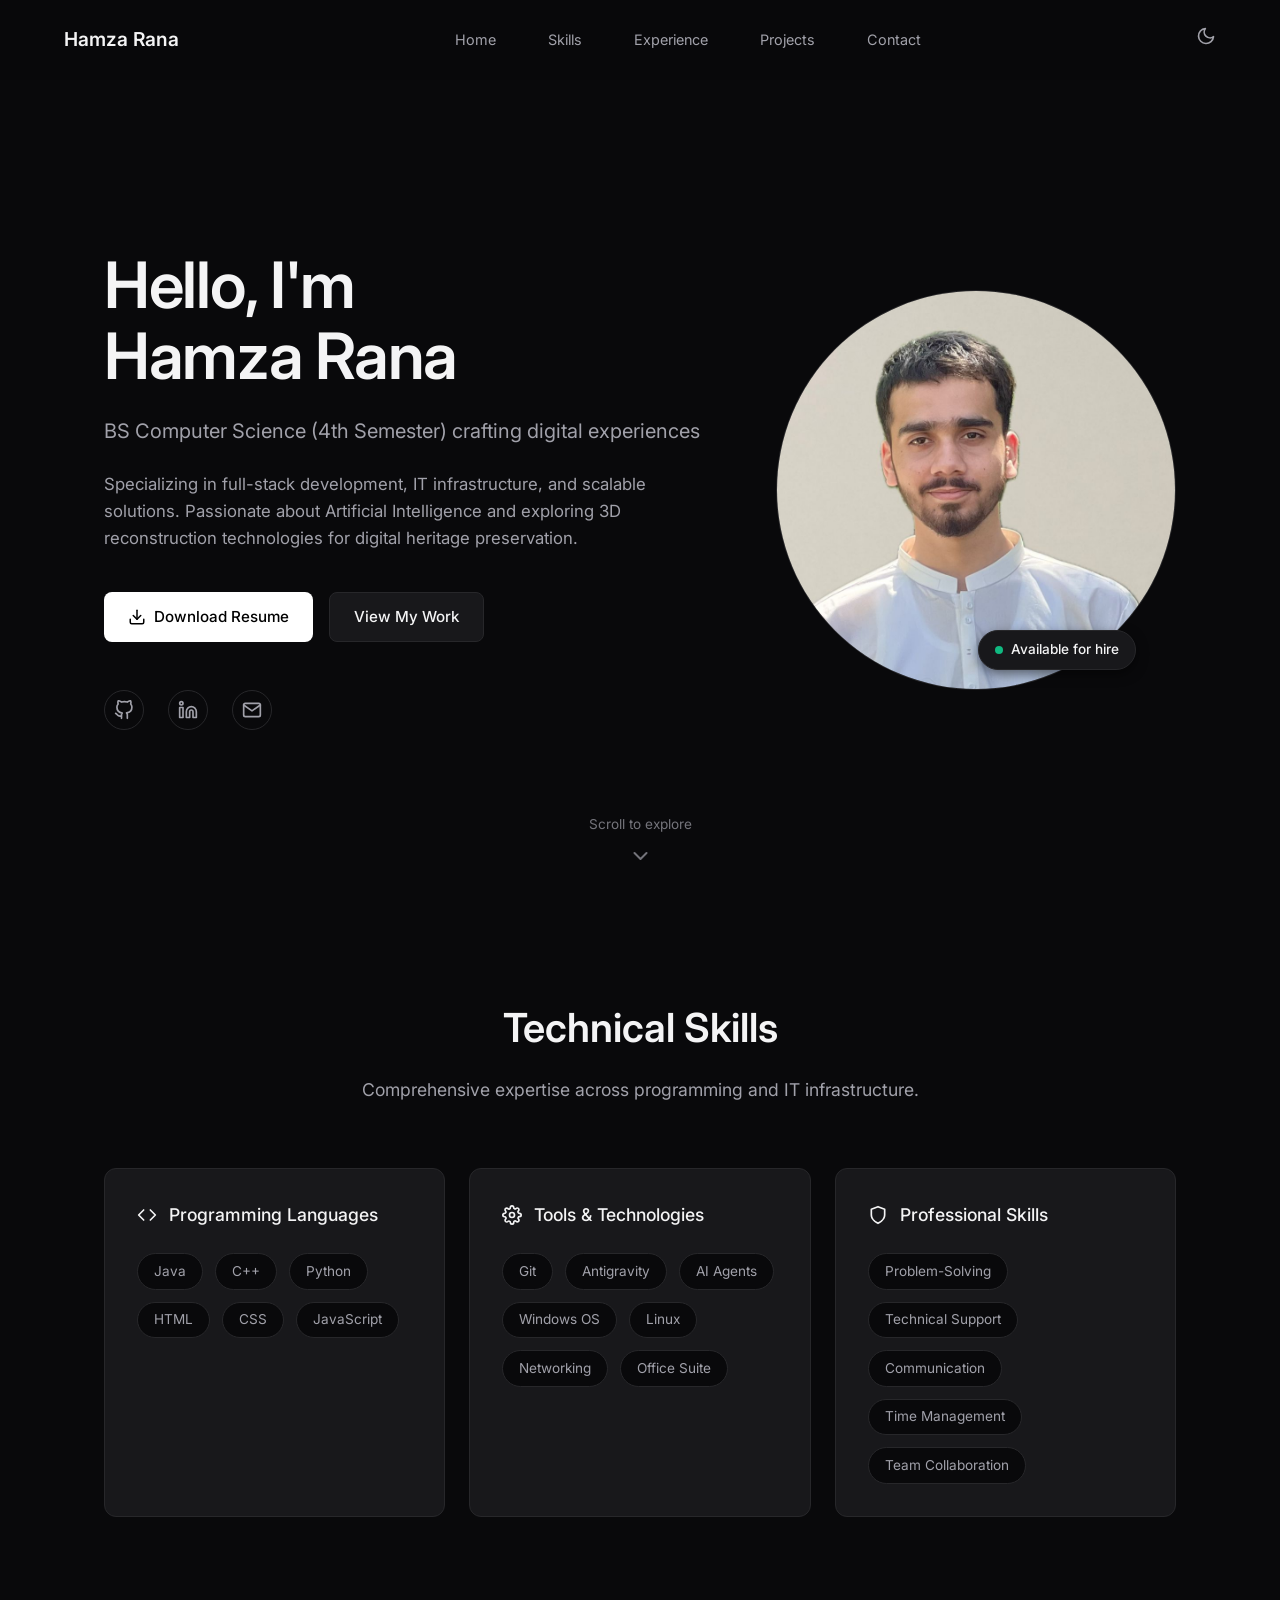
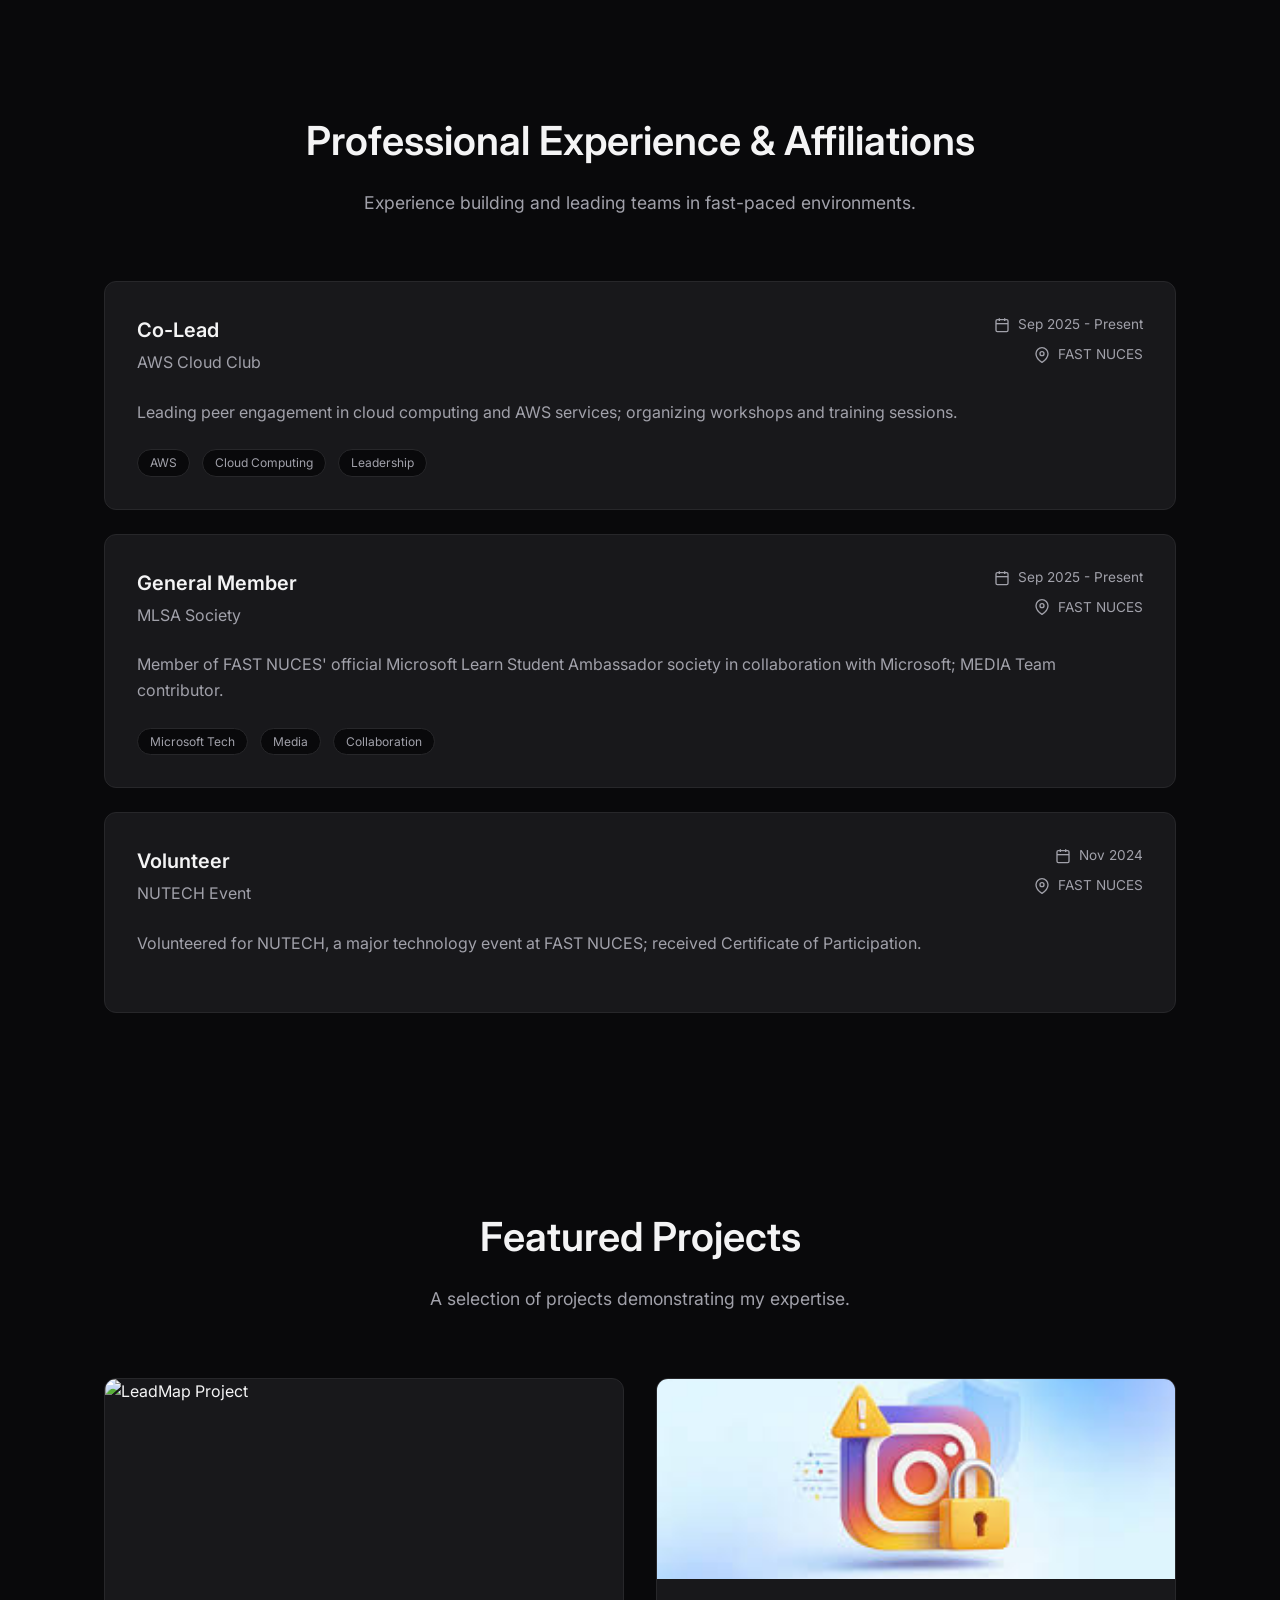
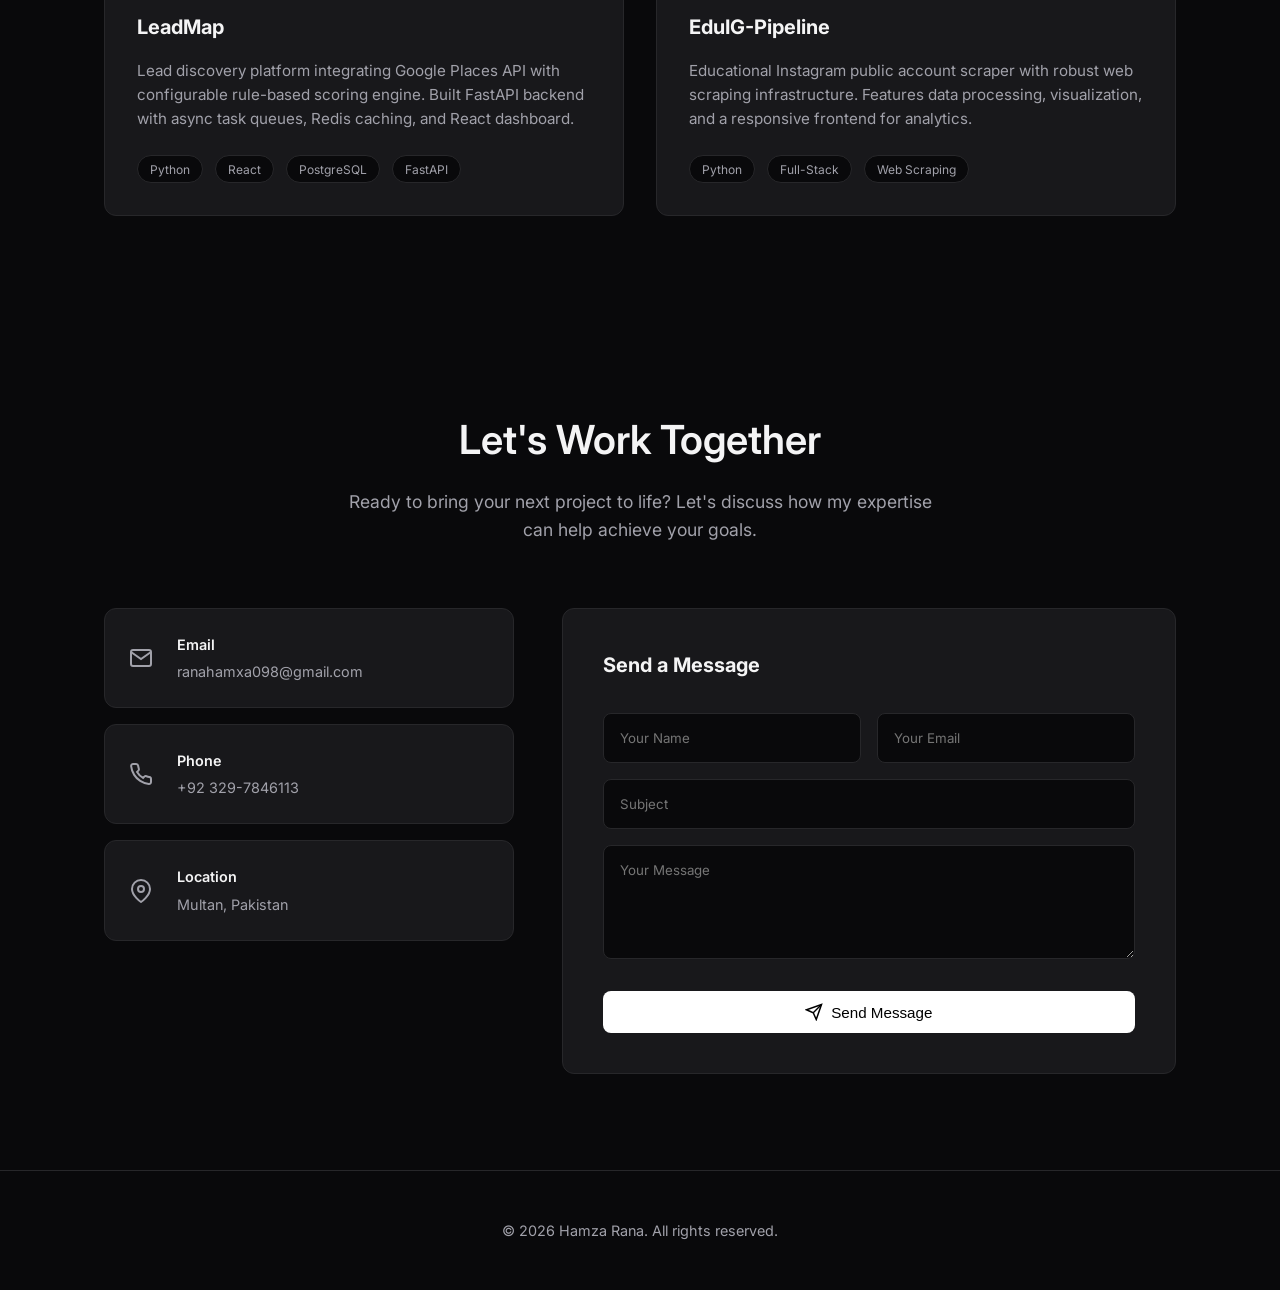
==== index.html @ 0421d0c4 "Update contact form for FormSubmit" ====
<!DOCTYPE html>
<html lang="en">
<head>
    <meta charset="UTF-8">
    <meta name="viewport" content="width=device-width, initial-scale=1.0">
    <title>Hamza Rana - Portfolio</title>
    <link rel="stylesheet" href="style.css">
    <link href="https://fonts.googleapis.com/css2?family=Inter:wght@300;400;500;600;700&display=swap" rel="stylesheet">
</head>
<body>
    <nav class="navbar">
        <div class="logo">Hamza Rana</div>
        <div class="nav-links">
            <a href="#home">Home</a>
            <a href="#skills">Skills</a>
            <a href="#experience">Experience</a>
            <a href="#projects">Projects</a>
            <a href="#contact">Contact</a>
        </div>
        <div class="theme-toggle">
            <svg width="20" height="20" viewBox="0 0 24 24" fill="none" stroke="currentColor" stroke-width="2" stroke-linecap="round" stroke-linejoin="round"><path d="M21 12.79A9 9 0 1 1 11.21 3 7 7 0 0 0 21 12.79z"></path></svg>
        </div>
    </nav>

    <section id="home" class="hero-section fade-in">
        <div class="hero-content">
            <h1 class="hero-title">Hello, I'm<br>Hamza Rana</h1>
            <h2 class="hero-subtitle">BS Computer Science (4th Semester) crafting digital experiences</h2>
            <p class="hero-desc">Specializing in full-stack development, IT infrastructure, and scalable solutions. Passionate about Artificial Intelligence and exploring 3D reconstruction technologies for digital heritage preservation.</p>
            
            <div class="hero-buttons">
                <!-- Replace 'resume.pdf' with actual resume file path when you have it -->
                <a href="resume.pdf" class="btn btn-primary" download>
                    <svg width="18" height="18" viewBox="0 0 24 24" fill="none" stroke="currentColor" stroke-width="2" stroke-linecap="round" stroke-linejoin="round"><path d="M21 15v4a2 2 0 0 1-2 2H5a2 2 0 0 1-2-2v-4"></path><polyline points="7 10 12 15 17 10"></polyline><line x1="12" y1="15" x2="12" y2="3"></line></svg>
                    Download Resume
                </a>
                <a href="#projects" class="btn btn-secondary">View My Work</a>
            </div>
            
            <div class="social-links">
                <a href="https://github.com/ranahamza16" target="_blank" aria-label="GitHub">
                    <svg width="20" height="20" viewBox="0 0 24 24" fill="none" stroke="currentColor" stroke-width="2" stroke-linecap="round" stroke-linejoin="round"><path d="M9 19c-5 1.5-5-2.5-7-3m14 6v-3.87a3.37 3.37 0 0 0-.94-2.61c3.14-.35 6.44-1.54 6.44-7A5.44 5.44 0 0 0 20 4.77 5.07 5.07 0 0 0 19.91 1S18.73.65 16 2.48a13.38 13.38 0 0 0-7 0C6.27.65 5.09 1 5.09 1A5.07 5.07 0 0 0 5 4.77a5.44 5.44 0 0 0-1.5 3.78c0 5.42 3.3 6.61 6.44 7A3.37 3.37 0 0 0 9 18.13V22"></path></svg>
                </a>
                <a href="https://linkedin.com/in/hamza-rana16" target="_blank" aria-label="LinkedIn">
                    <svg width="20" height="20" viewBox="0 0 24 24" fill="none" stroke="currentColor" stroke-width="2" stroke-linecap="round" stroke-linejoin="round"><path d="M16 8a6 6 0 0 1 6 6v7h-4v-7a2 2 0 0 0-2-2 2 2 0 0 0-2 2v7h-4v-7a6 6 0 0 1 6-6z"></path><rect x="2" y="9" width="4" height="12"></rect><circle cx="4" cy="4" r="2"></circle></svg>
                </a>
                <a href="mailto:ranahamxa098@gmail.com" aria-label="Email">
                    <svg width="20" height="20" viewBox="0 0 24 24" fill="none" stroke="currentColor" stroke-width="2" stroke-linecap="round" stroke-linejoin="round"><path d="M4 4h16c1.1 0 2 .9 2 2v12c0 1.1-.9 2-2 2H4c-1.1 0-2-.9-2-2V6c0-1.1.9-2 2-2z"></path><polyline points="22,6 12,13 2,6"></polyline></svg>
                </a>
            </div>
        </div>
        <div class="hero-image-container">
            <div class="profile-circle">
                <img src="profile.jpeg" alt="Hamza Rana" class="profile-img">
            </div>
            <div class="status-badge">
                <span class="status-dot"></span> Available for hire
            </div>
        </div>
    </section>

    <div class="scroll-indicator">
        Scroll to explore
        <svg width="24" height="24" viewBox="0 0 24 24" fill="none" stroke="currentColor" stroke-width="2" stroke-linecap="round" stroke-linejoin="round"><polyline points="6 9 12 15 18 9"></polyline></svg>
    </div>

    <section id="skills" class="section fade-in">
        <div class="section-header text-center">
            <h2>Technical Skills</h2>
            <p>Comprehensive expertise across programming and IT infrastructure.</p>
        </div>
        
        <div class="skills-grid">
            <div class="skill-card">
                <h3><svg width="20" height="20" viewBox="0 0 24 24" fill="none" stroke="currentColor" stroke-width="2" stroke-linecap="round" stroke-linejoin="round"><polyline points="16 18 22 12 16 6"></polyline><polyline points="8 6 2 12 8 18"></polyline></svg> Programming Languages</h3>
                <div class="skill-tags">
                    <span>Java</span>
                    <span>C++</span>
                    <span>Python</span>
                    <span>HTML</span>
                    <span>CSS</span>
                    <span>JavaScript</span>
                </div>
            </div>

            <div class="skill-card">
                <h3><svg width="20" height="20" viewBox="0 0 24 24" fill="none" stroke="currentColor" stroke-width="2" stroke-linecap="round" stroke-linejoin="round"><circle cx="12" cy="12" r="3"></circle><path d="M19.4 15a1.65 1.65 0 0 0 .33 1.82l.06.06a2 2 0 0 1 0 2.83 2 2 0 0 1-2.83 0l-.06-.06a1.65 1.65 0 0 0-1.82-.33 1.65 1.65 0 0 0-1 1.51V21a2 2 0 0 1-2 2 2 2 0 0 1-2-2v-.09A1.65 1.65 0 0 0 9 19.4a1.65 1.65 0 0 0-1.82.33l-.06.06a2 2 0 0 1-2.83 0 2 2 0 0 1 0-2.83l.06-.06a1.65 1.65 0 0 0 .33-1.82 1.65 1.65 0 0 0-1.51-1H3a2 2 0 0 1-2-2 2 2 0 0 1 2-2h.09A1.65 1.65 0 0 0 4.6 9a1.65 1.65 0 0 0-.33-1.82l-.06-.06a2 2 0 0 1 0-2.83 2 2 0 0 1 2.83 0l.06.06a1.65 1.65 0 0 0 1.82.33H9a1.65 1.65 0 0 0 1-1.51V3a2 2 0 0 1 2-2 2 2 0 0 1 2 2v.09a1.65 1.65 0 0 0 1 1.51 1.65 1.65 0 0 0 1.82-.33l.06-.06a2 2 0 0 1 2.83 0 2 2 0 0 1 0 2.83l-.06.06a1.65 1.65 0 0 0-.33 1.82V9a1.65 1.65 0 0 0 1.51 1H21a2 2 0 0 1 2 2 2 2 0 0 1-2 2h-.09a1.65 1.65 0 0 0-1.51 1z"></path></svg> Tools & Technologies</h3>
                <div class="skill-tags">
                    <span>Git</span>
                    <span>Antigravity</span>
                    <span>AI Agents</span>
                    <span>Windows OS</span>
                    <span>Linux</span>
                    <span>Networking</span>
                    <span>Office Suite</span>
                </div>
            </div>

            <div class="skill-card">
                <h3><svg width="20" height="20" viewBox="0 0 24 24" fill="none" stroke="currentColor" stroke-width="2" stroke-linecap="round" stroke-linejoin="round"><path d="M12 22s8-4 8-10V5l-8-3-8 3v7c0 6 8 10 8 10z"></path></svg> Professional Skills</h3>
                <div class="skill-tags">
                    <span>Problem-Solving</span>
                    <span>Technical Support</span>
                    <span>Communication</span>
                    <span>Time Management</span>
                    <span>Team Collaboration</span>
                </div>
            </div>
        </div>
    </section>

    <section id="experience" class="section fade-in">
        <div class="section-header text-center">
            <h2>Professional Experience & Affiliations</h2>
            <p>Experience building and leading teams in fast-paced environments.</p>
        </div>
        
        <div class="experience-list">
            <div class="experience-card">
                <div class="exp-header">
                    <div>
                        <h3>Co-Lead</h3>
                        <h4>AWS Cloud Club</h4>
                    </div>
                    <div class="exp-meta">
                        <span><svg width="16" height="16" viewBox="0 0 24 24" fill="none" stroke="currentColor" stroke-width="2"><rect x="3" y="4" width="18" height="18" rx="2" ry="2"></rect><line x1="16" y1="2" x2="16" y2="6"></line><line x1="8" y1="2" x2="8" y2="6"></line><line x1="3" y1="10" x2="21" y2="10"></line></svg> Sep 2025 - Present</span>
                        <span><svg width="16" height="16" viewBox="0 0 24 24" fill="none" stroke="currentColor" stroke-width="2"><path d="M21 10c0 7-9 13-9 13s-9-6-9-13a9 9 0 0 1 18 0z"></path><circle cx="12" cy="10" r="3"></circle></svg> FAST NUCES</span>
                    </div>
                </div>
                <p>Leading peer engagement in cloud computing and AWS services; organizing workshops and training sessions.</p>
                <div class="skill-tags small-tags">
                    <span>AWS</span>
                    <span>Cloud Computing</span>
                    <span>Leadership</span>
                </div>
            </div>

            <div class="experience-card">
                <div class="exp-header">
                    <div>
                        <h3>General Member</h3>
                        <h4>MLSA Society</h4>
                    </div>
                    <div class="exp-meta">
                        <span><svg width="16" height="16" viewBox="0 0 24 24" fill="none" stroke="currentColor" stroke-width="2"><rect x="3" y="4" width="18" height="18" rx="2" ry="2"></rect><line x1="16" y1="2" x2="16" y2="6"></line><line x1="8" y1="2" x2="8" y2="6"></line><line x1="3" y1="10" x2="21" y2="10"></line></svg> Sep 2025 - Present</span>
                        <span><svg width="16" height="16" viewBox="0 0 24 24" fill="none" stroke="currentColor" stroke-width="2"><path d="M21 10c0 7-9 13-9 13s-9-6-9-13a9 9 0 0 1 18 0z"></path><circle cx="12" cy="10" r="3"></circle></svg> FAST NUCES</span>
                    </div>
                </div>
                <p>Member of FAST NUCES' official Microsoft Learn Student Ambassador society in collaboration with Microsoft; MEDIA Team contributor.</p>
                <div class="skill-tags small-tags">
                    <span>Microsoft Tech</span>
                    <span>Media</span>
                    <span>Collaboration</span>
                </div>
            </div>

            <div class="experience-card">
                <div class="exp-header">
                    <div>
                        <h3>Volunteer</h3>
                        <h4>NUTECH Event</h4>
                    </div>
                    <div class="exp-meta">
                        <span><svg width="16" height="16" viewBox="0 0 24 24" fill="none" stroke="currentColor" stroke-width="2"><rect x="3" y="4" width="18" height="18" rx="2" ry="2"></rect><line x1="16" y1="2" x2="16" y2="6"></line><line x1="8" y1="2" x2="8" y2="6"></line><line x1="3" y1="10" x2="21" y2="10"></line></svg> Nov 2024</span>
                        <span><svg width="16" height="16" viewBox="0 0 24 24" fill="none" stroke="currentColor" stroke-width="2"><path d="M21 10c0 7-9 13-9 13s-9-6-9-13a9 9 0 0 1 18 0z"></path><circle cx="12" cy="10" r="3"></circle></svg> FAST NUCES</span>
                    </div>
                </div>
                <p>Volunteered for NUTECH, a major technology event at FAST NUCES; received Certificate of Participation.</p>
            </div>
        </div>
    </section>

    <section id="projects" class="section fade-in">
        <div class="section-header text-center">
            <h2>Featured Projects</h2>
            <p>A selection of projects demonstrating my expertise.</p>
        </div>
        
        <div class="projects-grid">
            <div class="project-card">
                <div class="project-img-wrapper">
                    <img src="leadmap.jpg" alt="LeadMap Project" class="project-img">
                </div>
                <div class="project-content">
                    <h3>LeadMap</h3>
                    <p>Lead discovery platform integrating Google Places API with configurable rule-based scoring engine. Built FastAPI backend with async task queues, Redis caching, and React dashboard.</p>
                    <div class="skill-tags small-tags">
                        <span>Python</span>
                        <span>React</span>
                        <span>PostgreSQL</span>
                        <span>FastAPI</span>
                    </div>
                </div>
            </div>

            <div class="project-card">
                <div class="project-img-wrapper">
                    <img src="eduig.jfif" alt="EduIG-Pipeline Project" class="project-img">
                </div>
                <div class="project-content">
                    <h3>EduIG-Pipeline</h3>
                    <p>Educational Instagram public account scraper with robust web scraping infrastructure. Features data processing, visualization, and a responsive frontend for analytics.</p>
                    <div class="skill-tags small-tags">
                        <span>Python</span>
                        <span>Full-Stack</span>
                        <span>Web Scraping</span>
                    </div>
                </div>
            </div>
        </div>
    </section>

    <section id="contact" class="section fade-in">
        <div class="section-header text-center">
            <h2>Let's Work Together</h2>
            <p>Ready to bring your next project to life? Let's discuss how my expertise can help achieve your goals.</p>
        </div>
        
        <div class="contact-grid">
            <div class="contact-info">
                <div class="contact-card">
                    <svg width="24" height="24" viewBox="0 0 24 24" fill="none" stroke="currentColor" stroke-width="2"><path d="M4 4h16c1.1 0 2 .9 2 2v12c0 1.1-.9 2-2 2H4c-1.1 0-2-.9-2-2V6c0-1.1.9-2 2-2z"></path><polyline points="22,6 12,13 2,6"></polyline></svg>
                    <div>
                        <h4>Email</h4>
                        <p>ranahamxa098@gmail.com</p>
                    </div>
                </div>
                <div class="contact-card">
                    <svg width="24" height="24" viewBox="0 0 24 24" fill="none" stroke="currentColor" stroke-width="2"><path d="M22 16.92v3a2 2 0 0 1-2.18 2 19.79 19.79 0 0 1-8.63-3.07 19.5 19.5 0 0 1-6-6 19.79 19.79 0 0 1-3.07-8.67A2 2 0 0 1 4.11 2h3a2 2 0 0 1 2 1.72 12.84 12.84 0 0 0 .7 2.81 2 2 0 0 1-.45 2.11L8.09 9.91a16 16 0 0 0 6 6l1.27-1.27a2 2 0 0 1 2.11-.45 12.84 12.84 0 0 0 2.81.7A2 2 0 0 1 22 16.92z"></path></svg>
                    <div>
                        <h4>Phone</h4>
                        <p>+92 329-7846113</p>
                    </div>
                </div>
                <div class="contact-card">
                    <svg width="24" height="24" viewBox="0 0 24 24" fill="none" stroke="currentColor" stroke-width="2"><path d="M21 10c0 7-9 13-9 13s-9-6-9-13a9 9 0 0 1 18 0z"></path><circle cx="12" cy="10" r="3"></circle></svg>
                    <div>
                        <h4>Location</h4>
                        <p>Multan, Pakistan</p>
                    </div>
                </div>
            </div>
            
            <form class="contact-form" action="https://formsubmit.co/ranahamzah098@gmail.com" method="POST">
                <h4>Send a Message</h4>
                <div class="form-row">
                    <input type="text" name="name" placeholder="Your Name" required>
                    <input type="email" name="email" placeholder="Your Email" required>
                </div>
                <input type="text" name="subject" placeholder="Subject" required>
                <textarea name="message" rows="5" placeholder="Your Message" required></textarea>
                <button type="submit" class="btn btn-primary submit-btn">
                    <svg width="18" height="18" viewBox="0 0 24 24" fill="none" stroke="currentColor" stroke-width="2"><line x1="22" y1="2" x2="11" y2="13"></line><polygon points="22 2 15 22 11 13 2 9 22 2"></polygon></svg>
                    Send Message
                </button>
            </form>
        </div>
    </section>

    <footer class="site-footer">
        <p>&copy; 2026 Hamza Rana. All rights reserved.</p>
    </footer>

    <script src="script.js"></script>
</body>
</html>
---- style.css ----
:root {
    --bg-main: #09090b;
    --bg-card: #18181b;
    --border-color: #27272a;
    --text-primary: #f4f4f5;
    --text-secondary: #a1a1aa;
    --accent: #ffffff;
    --accent-fg: #000000;
    --radius: 12px;
    --font-main: 'Inter', sans-serif;
}

* {
    margin: 0;
    padding: 0;
    box-sizing: border-box;
}

html {
    scroll-behavior: smooth;
}

body {
    background-color: var(--bg-main);
    color: var(--text-primary);
    font-family: var(--font-main);
    line-height: 1.6;
    overflow-x: hidden;
}

/* Navbar */
.navbar {
    display: flex;
    justify-content: space-between;
    align-items: center;
    padding: 1.5rem 5%;
    position: fixed;
    top: 0;
    width: 100%;
    background-color: rgba(9, 9, 11, 0.8);
    backdrop-filter: blur(10px);
    z-index: 100;
    border-bottom: 1px solid transparent;
    transition: border-bottom 0.3s;
}

.navbar.scrolled {
    border-bottom: 1px solid var(--border-color);
}

.logo {
    font-weight: 600;
    font-size: 1.2rem;
}

.nav-links a {
    color: var(--text-secondary);
    text-decoration: none;
    margin: 0 1.5rem;
    font-size: 0.9rem;
    transition: color 0.2s;
}

.nav-links a:hover {
    color: var(--text-primary);
}

.theme-toggle {
    cursor: pointer;
    color: var(--text-secondary);
}

.theme-toggle:hover {
    color: var(--text-primary);
}

/* Base UI Components */
.btn {
    display: inline-flex;
    align-items: center;
    gap: 0.5rem;
    padding: 0.75rem 1.5rem;
    border-radius: 8px;
    font-weight: 500;
    font-size: 0.95rem;
    text-decoration: none;
    cursor: pointer;
    transition: all 0.2s;
    border: none;
}

.btn-primary {
    background-color: var(--accent);
    color: var(--accent-fg);
}

.btn-primary:hover {
    opacity: 0.9;
    transform: translateY(-2px);
}

.btn-secondary {
    background-color: var(--bg-card);
    color: var(--text-primary);
    border: 1px solid var(--border-color);
}

.btn-secondary:hover {
    background-color: #27272a;
}

.section {
    padding: 6rem 5%;
    max-width: 1200px;
    margin: 0 auto;
}

.section-header {
    margin-bottom: 4rem;
}

.section-header h2 {
    font-size: 2.5rem;
    font-weight: 600;
    margin-bottom: 1rem;
}

.section-header p {
    color: var(--text-secondary);
    font-size: 1.1rem;
    max-width: 600px;
    margin: 0 auto;
}

.text-center {
    text-align: center;
}

/* Hero Section */
.hero-section {
    min-height: 100vh;
    display: flex;
    align-items: center;
    justify-content: space-between;
    padding: 120px 5% 40px 5%;
    max-width: 1200px;
    margin: 0 auto;
    position: relative;
}

.hero-content {
    flex: 1;
    max-width: 600px;
    z-index: 2;
}

.hero-title {
    font-size: clamp(3rem, 5vw, 4.5rem);
    font-weight: 600;
    line-height: 1.1;
    margin-bottom: 1.5rem;
    letter-spacing: -0.02em;
}

.hero-subtitle {
    font-size: 1.25rem;
    font-weight: 400;
    color: var(--text-secondary);
    margin-bottom: 1.5rem;
}

.hero-desc {
    color: var(--text-secondary);
    margin-bottom: 2.5rem;
    font-size: 1.05rem;
}

.hero-buttons {
    display: flex;
    gap: 1rem;
    margin-bottom: 3rem;
}

.social-links {
    display: flex;
    gap: 1.5rem;
}

.social-links a {
    color: var(--text-secondary);
    transition: color 0.2s;
    display: inline-flex;
    align-items: center;
    justify-content: center;
    width: 40px; height: 40px;
    border-radius: 50%;
    border: 1px solid var(--border-color);
}

.social-links a:hover {
    color: var(--text-primary);
    background-color: var(--bg-card);
}

.hero-image-container {
    position: relative;
}

.profile-circle {
    width: 400px;
    height: 400px;
    border-radius: 50%;
    overflow: hidden;
    position: relative;
    border: 1px solid var(--border-color);
}

.profile-img {
    width: 100%;
    height: 100%;
    object-fit: cover;
}

.image-placeholder {
    width: 100%;
    height: 100%;
    background-size: cover;
    background-position: center;
}

.status-badge {
    position: absolute;
    bottom: 20px;
    right: 40px;
    background-color: var(--bg-card);
    border: 1px solid var(--border-color);
    padding: 0.5rem 1rem;
    border-radius: 20px;
    display: flex;
    align-items: center;
    gap: 0.5rem;
    font-size: 0.85rem;
    font-weight: 500;
    box-shadow: 0 4px 12px rgba(0,0,0,0.5);
}

.status-dot {
    width: 8px;
    height: 8px;
    background-color: #10b981; /* Emerald green */
    border-radius: 50%;
}

.scroll-indicator {
    position: absolute;
    bottom: 2rem;
    left: 50%;
    transform: translateX(-50%);
    display: flex;
    flex-direction: column;
    align-items: center;
    color: var(--text-secondary);
    font-size: 0.85rem;
    gap: 0.5rem;
    opacity: 0.7;
    animation: bounce 2s infinite;
}

@keyframes bounce {
    0%, 20%, 50%, 80%, 100% { transform: translateY(0) translateX(-50%); }
    40% { transform: translateY(-10px) translateX(-50%); }
    60% { transform: translateY(-5px) translateX(-50%); }
}

/* Skills Section */
.skills-grid {
    display: grid;
    grid-template-columns: repeat(auto-fit, minmax(300px, 1fr));
    gap: 1.5rem;
}

.skill-card {
    background-color: var(--bg-card);
    border: 1px solid var(--border-color);
    border-radius: var(--radius);
    padding: 2rem;
    transition: transform 0.2s;
}

.skill-card:hover {
    transform: translateY(-5px);
}

.skill-card h3 {
    display: flex;
    align-items: center;
    gap: 0.75rem;
    margin-bottom: 1.5rem;
    font-size: 1.1rem;
    font-weight: 500;
}

.skill-tags {
    display: flex;
    flex-wrap: wrap;
    gap: 0.75rem;
}

.skill-tags span {
    background-color: var(--bg-main);
    border: 1px solid var(--border-color);
    padding: 0.4rem 1rem;
    border-radius: 20px;
    font-size: 0.85rem;
    color: var(--text-secondary);
}

.small-tags span {
    padding: 0.2rem 0.75rem;
    font-size: 0.75rem;
}

/* Experience Section */
.experience-list {
    display: flex;
    flex-direction: column;
    gap: 1.5rem;
}

.experience-card {
    background-color: var(--bg-card);
    border: 1px solid var(--border-color);
    border-radius: var(--radius);
    padding: 2rem;
}

.exp-header {
    display: flex;
    justify-content: space-between;
    align-items: flex-start;
    margin-bottom: 1.5rem;
}

.exp-header h3 {
    font-size: 1.25rem;
    font-weight: 600;
}

.exp-header h4 {
    font-size: 1rem;
    font-weight: 400;
    color: var(--text-secondary);
    margin-top: 0.25rem;
}

.exp-meta {
    display: flex;
    flex-direction: column;
    align-items: flex-end;
    gap: 0.5rem;
    font-size: 0.85rem;
    color: var(--text-secondary);
}

.exp-meta span {
    display: flex;
    align-items: center;
    gap: 0.5rem;
}

.experience-card p {
    color: var(--text-secondary);
    margin-bottom: 1.5rem;
}

/* Projects Section */
.projects-grid {
    display: grid;
    grid-template-columns: repeat(auto-fit, minmax(350px, 1fr));
    gap: 2rem;
}

.project-card {
    background-color: var(--bg-card);
    border: 1px solid var(--border-color);
    border-radius: var(--radius);
    overflow: hidden;
    transition: transform 0.2s;
}

.project-card:hover {
    transform: translateY(-5px);
}

.project-img-wrapper {
    width: 100%;
    height: 200px;
    overflow: hidden;
}

.project-img {
    width: 100%;
    height: 100%;
    object-fit: cover;
    display: block;
}

.project-content {
    padding: 2rem;
}

.project-content h3 {
    font-size: 1.25rem;
    margin-bottom: 1rem;
}

.project-content p {
    color: var(--text-secondary);
    font-size: 0.95rem;
    margin-bottom: 1.5rem;
}

/* Contact Section */
.contact-grid {
    display: grid;
    grid-template-columns: 1fr 1.5fr;
    gap: 3rem;
}

.contact-info {
    display: flex;
    flex-direction: column;
    gap: 1rem;
}

.contact-card {
    background-color: var(--bg-card);
    border: 1px solid var(--border-color);
    border-radius: var(--radius);
    padding: 1.5rem;
    display: flex;
    align-items: center;
    gap: 1.5rem;
}

.contact-card svg {
    color: var(--text-secondary);
}

.contact-card h4 {
    font-size: 0.9rem;
    font-weight: 600;
    margin-bottom: 0.25rem;
}

.contact-card p {
    color: var(--text-secondary);
    font-size: 0.9rem;
}

.contact-form {
    background-color: var(--bg-card);
    border: 1px solid var(--border-color);
    border-radius: var(--radius);
    padding: 2.5rem;
    display: flex;
    flex-direction: column;
    gap: 1rem;
}

.contact-form h4 {
    font-size: 1.25rem;
    margin-bottom: 1rem;
}

.form-row {
    display: flex;
    gap: 1rem;
}

.contact-form input,
.contact-form textarea {
    width: 100%;
    background-color: var(--bg-main);
    border: 1px solid var(--border-color);
    border-radius: 8px;
    padding: 1rem;
    color: var(--text-primary);
    font-family: inherit;
}

.contact-form input:focus,
.contact-form textarea:focus {
    outline: none;
    border-color: var(--text-secondary);
}

.submit-btn {
    width: 100%;
    justify-content: center;
    margin-top: 1rem;
}

.site-footer {
    text-align: center;
    padding: 3rem;
    border-top: 1px solid var(--border-color);
    color: var(--text-secondary);
    font-size: 0.9rem;
}

/* Responsive */
@media (max-width: 992px) {
    .hero-section {
        flex-direction: column-reverse;
        justify-content: center;
        text-align: center;
        gap: 3rem;
        padding-top: 6rem;
    }
    
    .hero-buttons, .social-links {
        justify-content: center;
    }
    
    .hero-title {
        font-size: 3rem;
    }
    
    .profile-circle {
        width: 300px;
        height: 300px;
    }
    
    .status-badge {
        right: 0;
    }
    
    .contact-grid {
        grid-template-columns: 1fr;
    }
}

@media (max-width: 768px) {
    .nav-links {
        display: none; /* Add a hamburger menu for real implementation */
    }
    
    .exp-header {
        flex-direction: column;
        gap: 1rem;
    }
    
    .exp-meta {
        align-items: flex-start;
        flex-direction: row;
        flex-wrap: wrap;
    }
    
    .form-row {
        flex-direction: column;
    }
}

/* Animations */
.fade-in {
    opacity: 0;
    transform: translateY(20px);
    transition: opacity 0.8s ease-out, transform 0.8s ease-out;
}

.fade-in.visible {
    opacity: 1;
    transform: translateY(0);
}
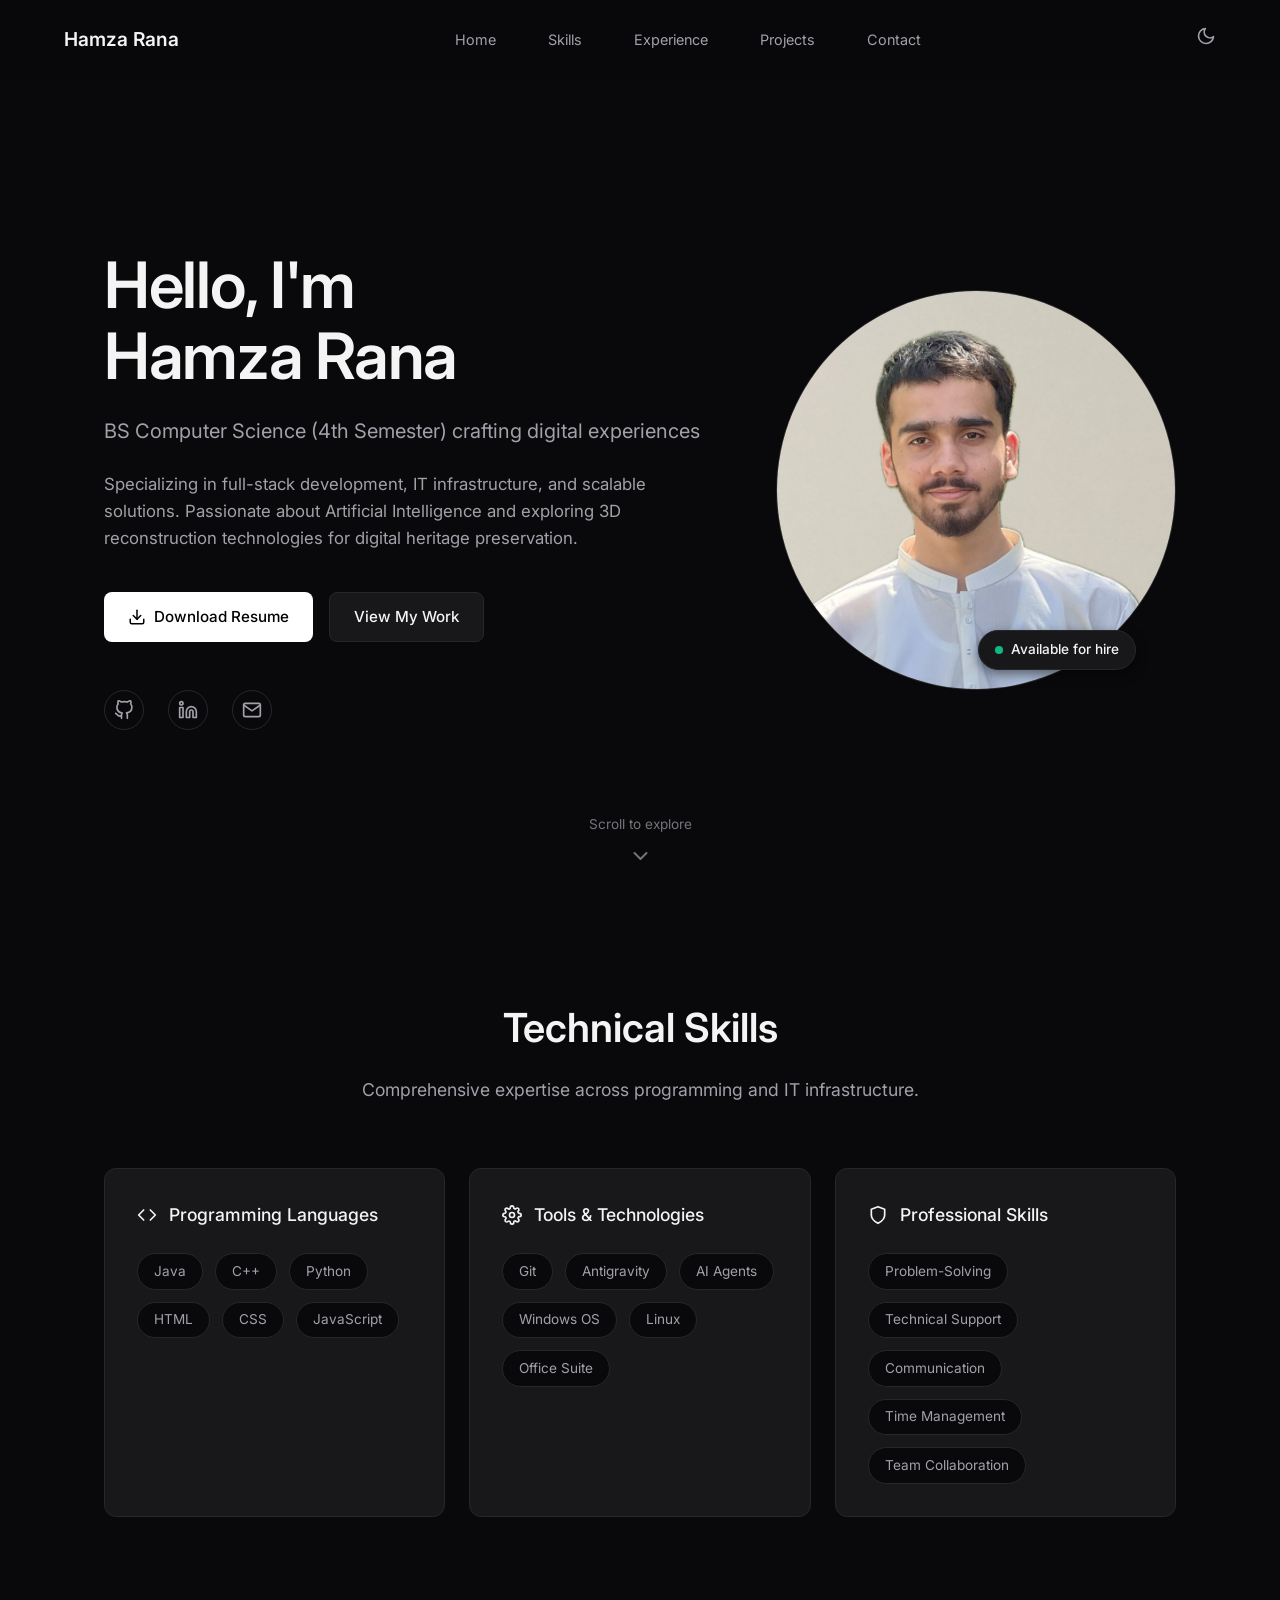
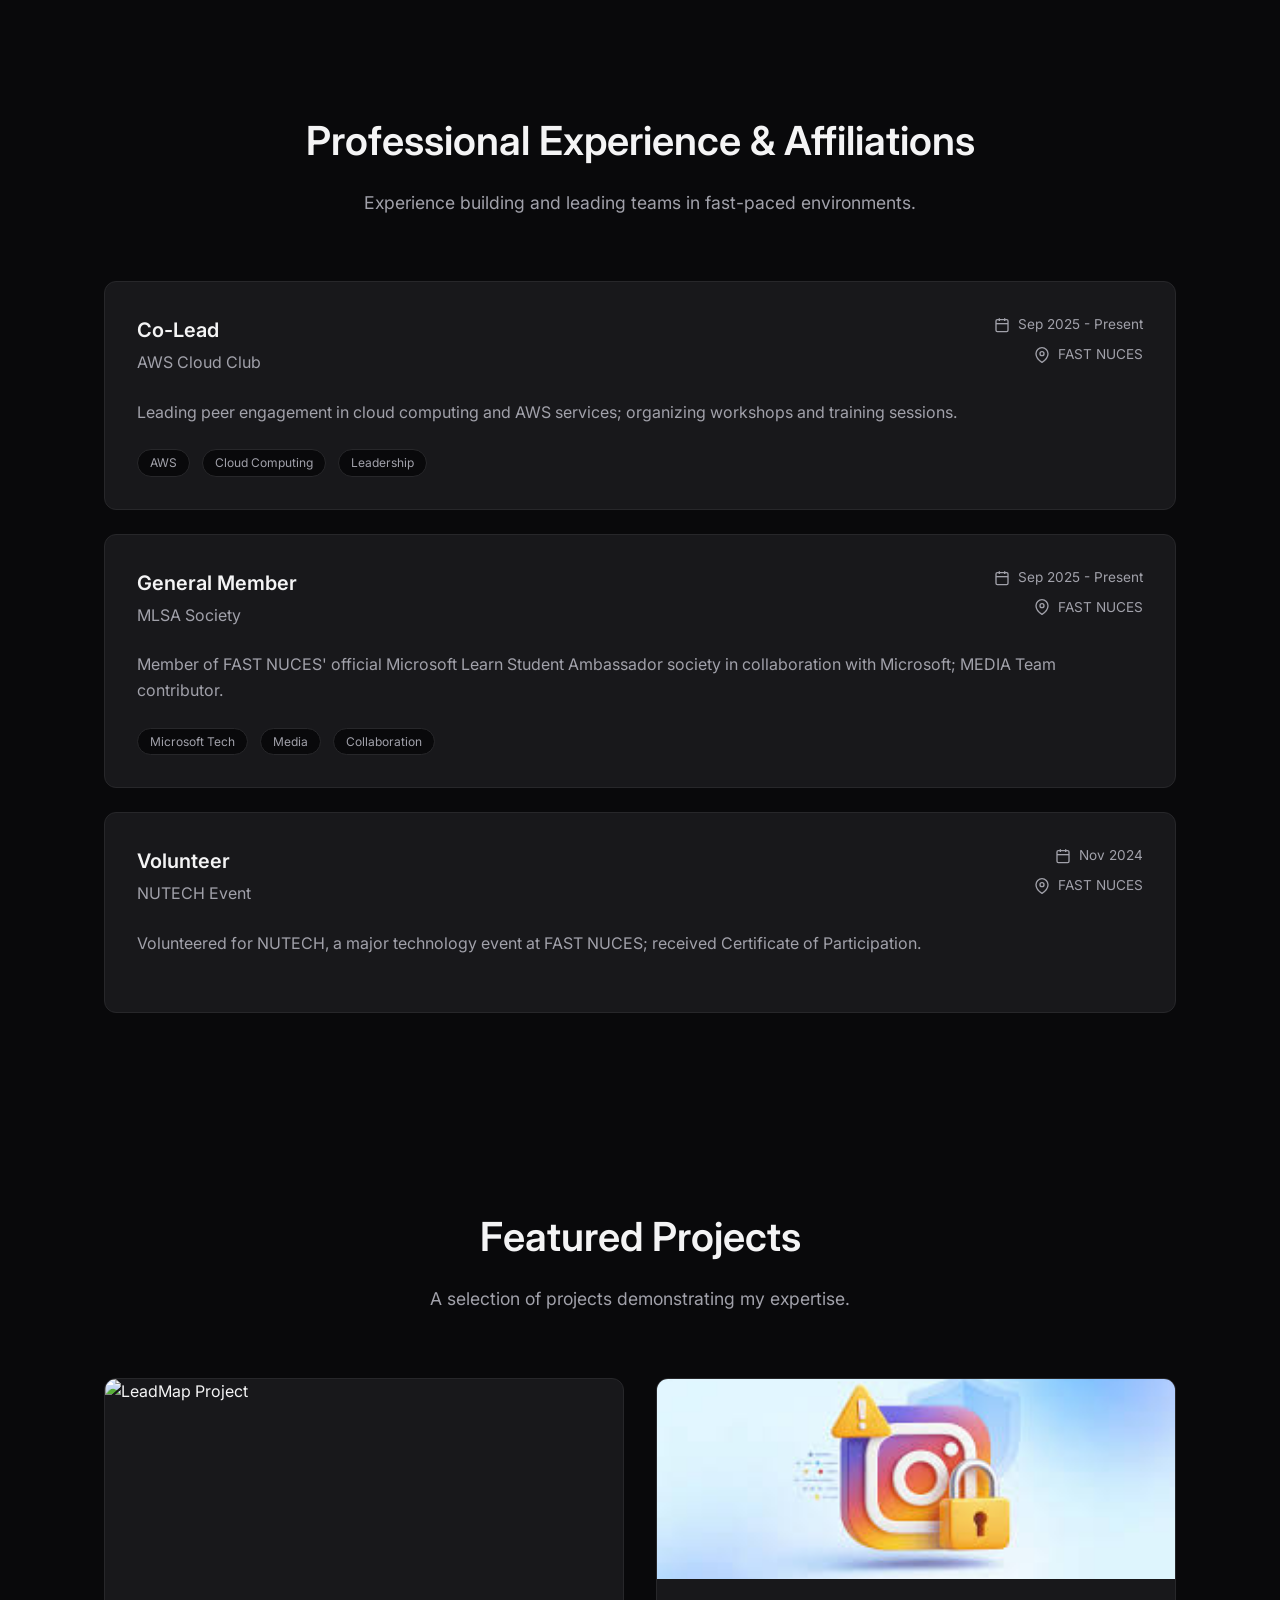
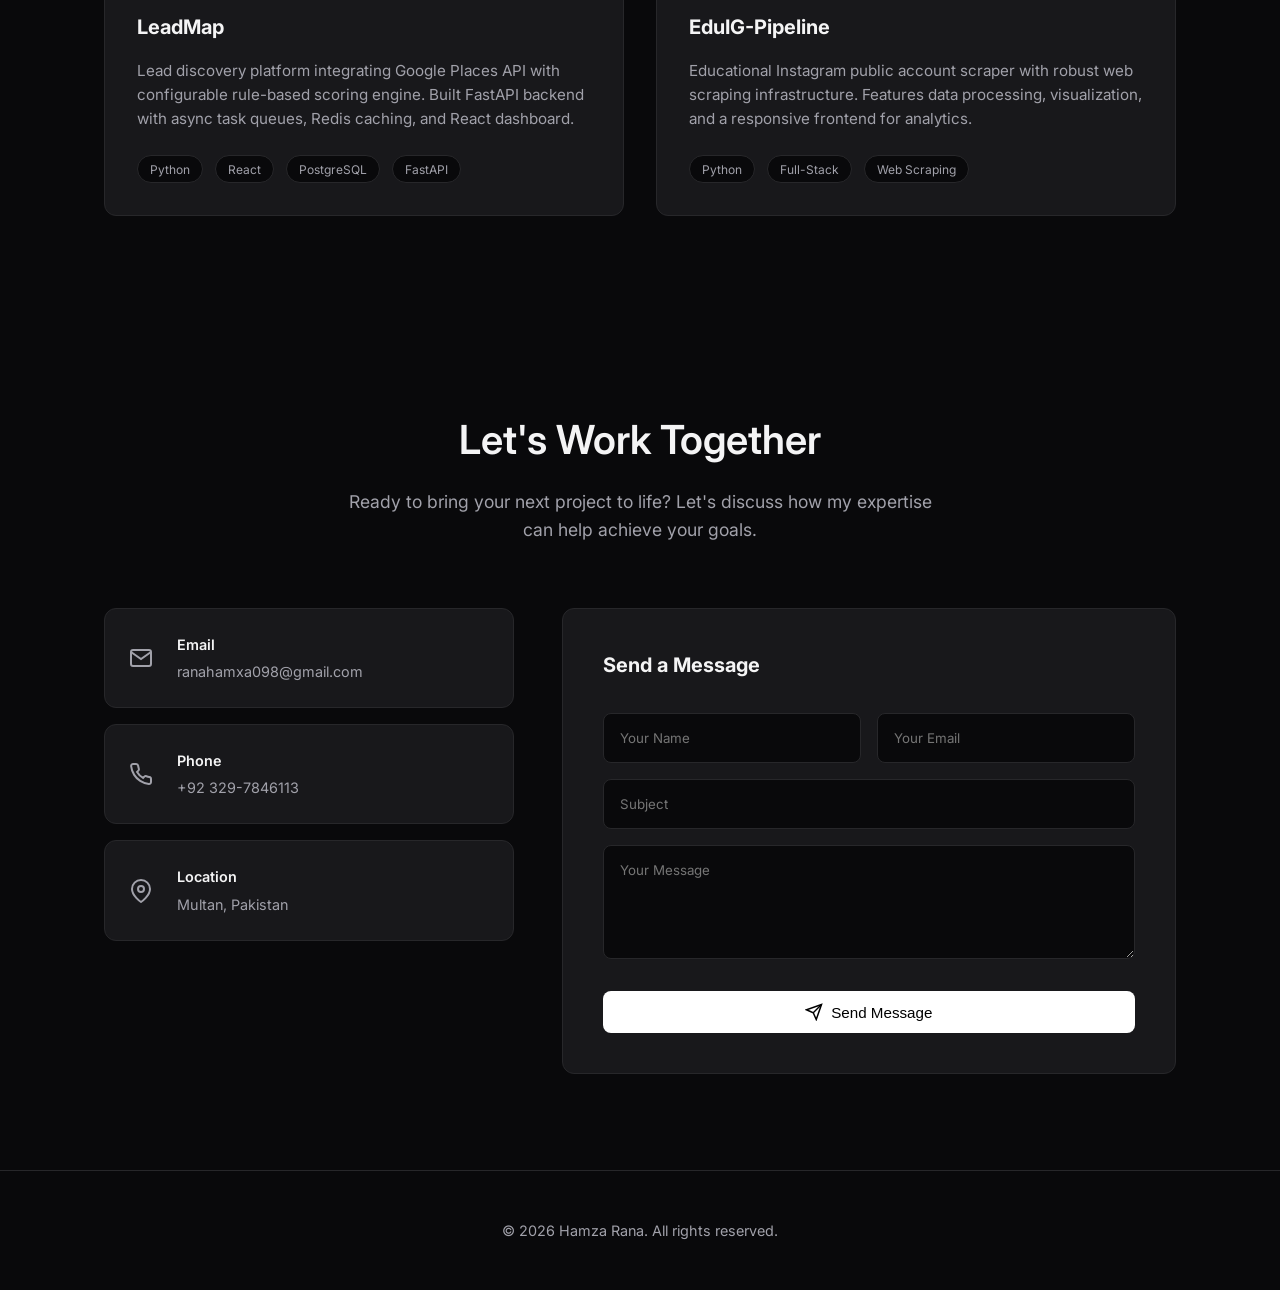
==== commit 97e32511: "Remove Networking from skills" ====
--- a/index.html
+++ b/index.html
@@ -91,7 +91,6 @@
                     <span>AI Agents</span>
                     <span>Windows OS</span>
                     <span>Linux</span>
-                    <span>Networking</span>
                     <span>Office Suite</span>
                 </div>
             </div>
--- a/style.css
+++ b/style.css
@@ -10,6 +10,20 @@
     --font-main: 'Inter', sans-serif;
 }
 
+body.light-mode {
+    --bg-main: #ffffff;
+    --bg-card: #f4f4f5;
+    --border-color: #e4e4e7;
+    --text-primary: #18181b;
+    --text-secondary: #52525b;
+    --accent: #000000;
+    --accent-fg: #ffffff;
+}
+
+body.light-mode .navbar {
+    background-color: rgba(255, 255, 255, 0.8);
+}
+
 * {
     margin: 0;
     padding: 0;
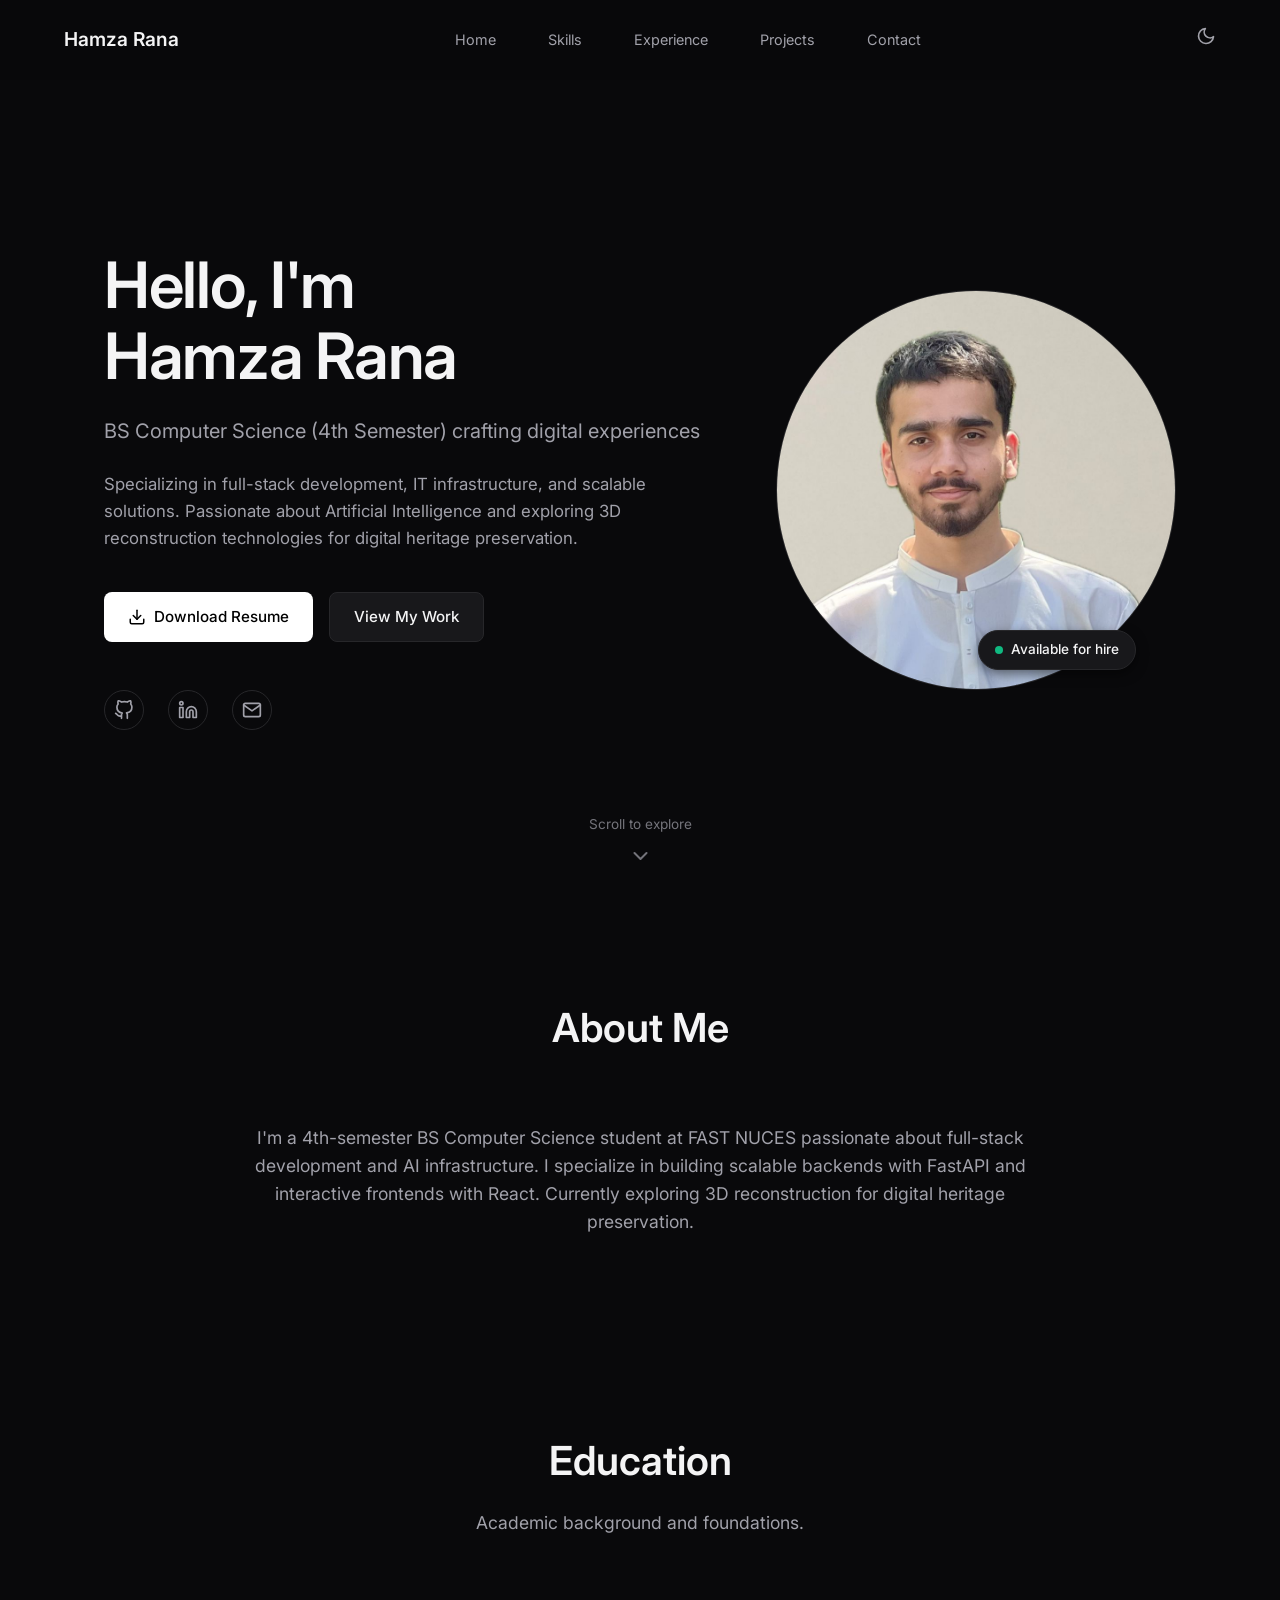
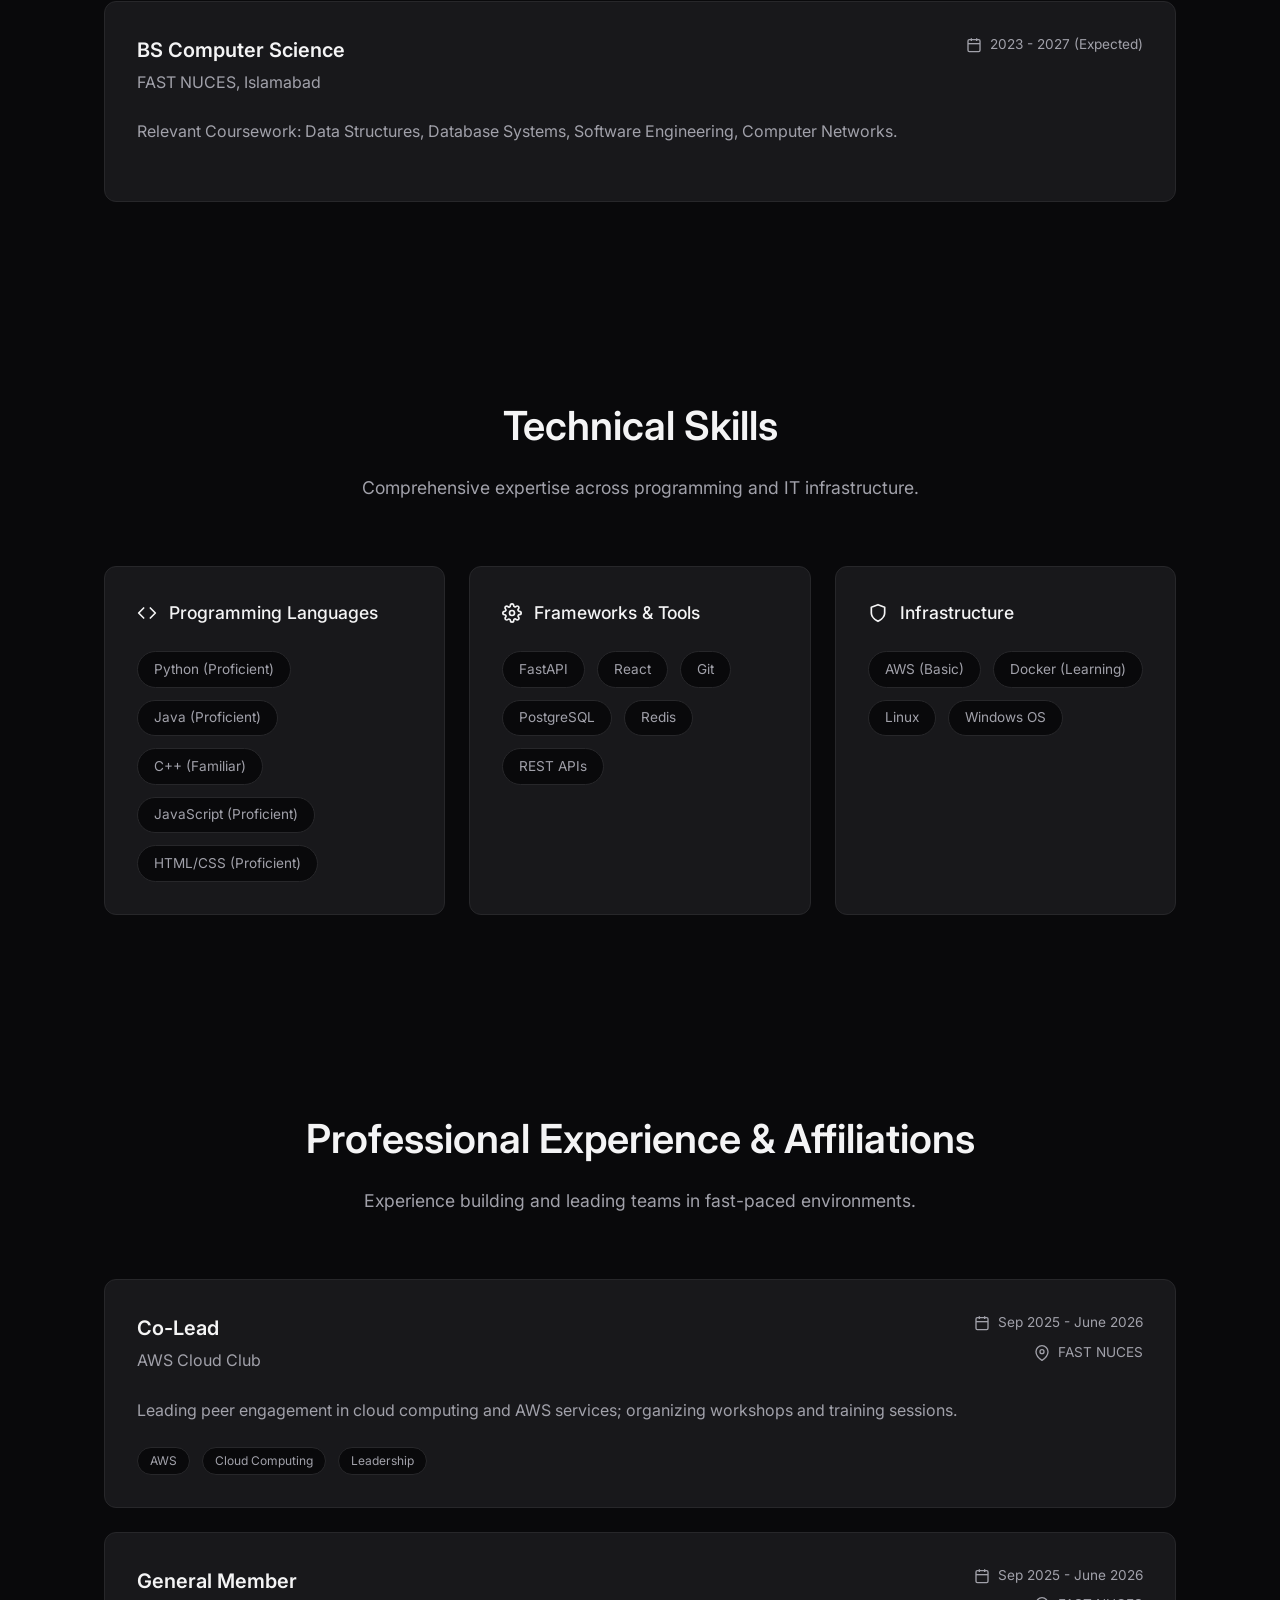
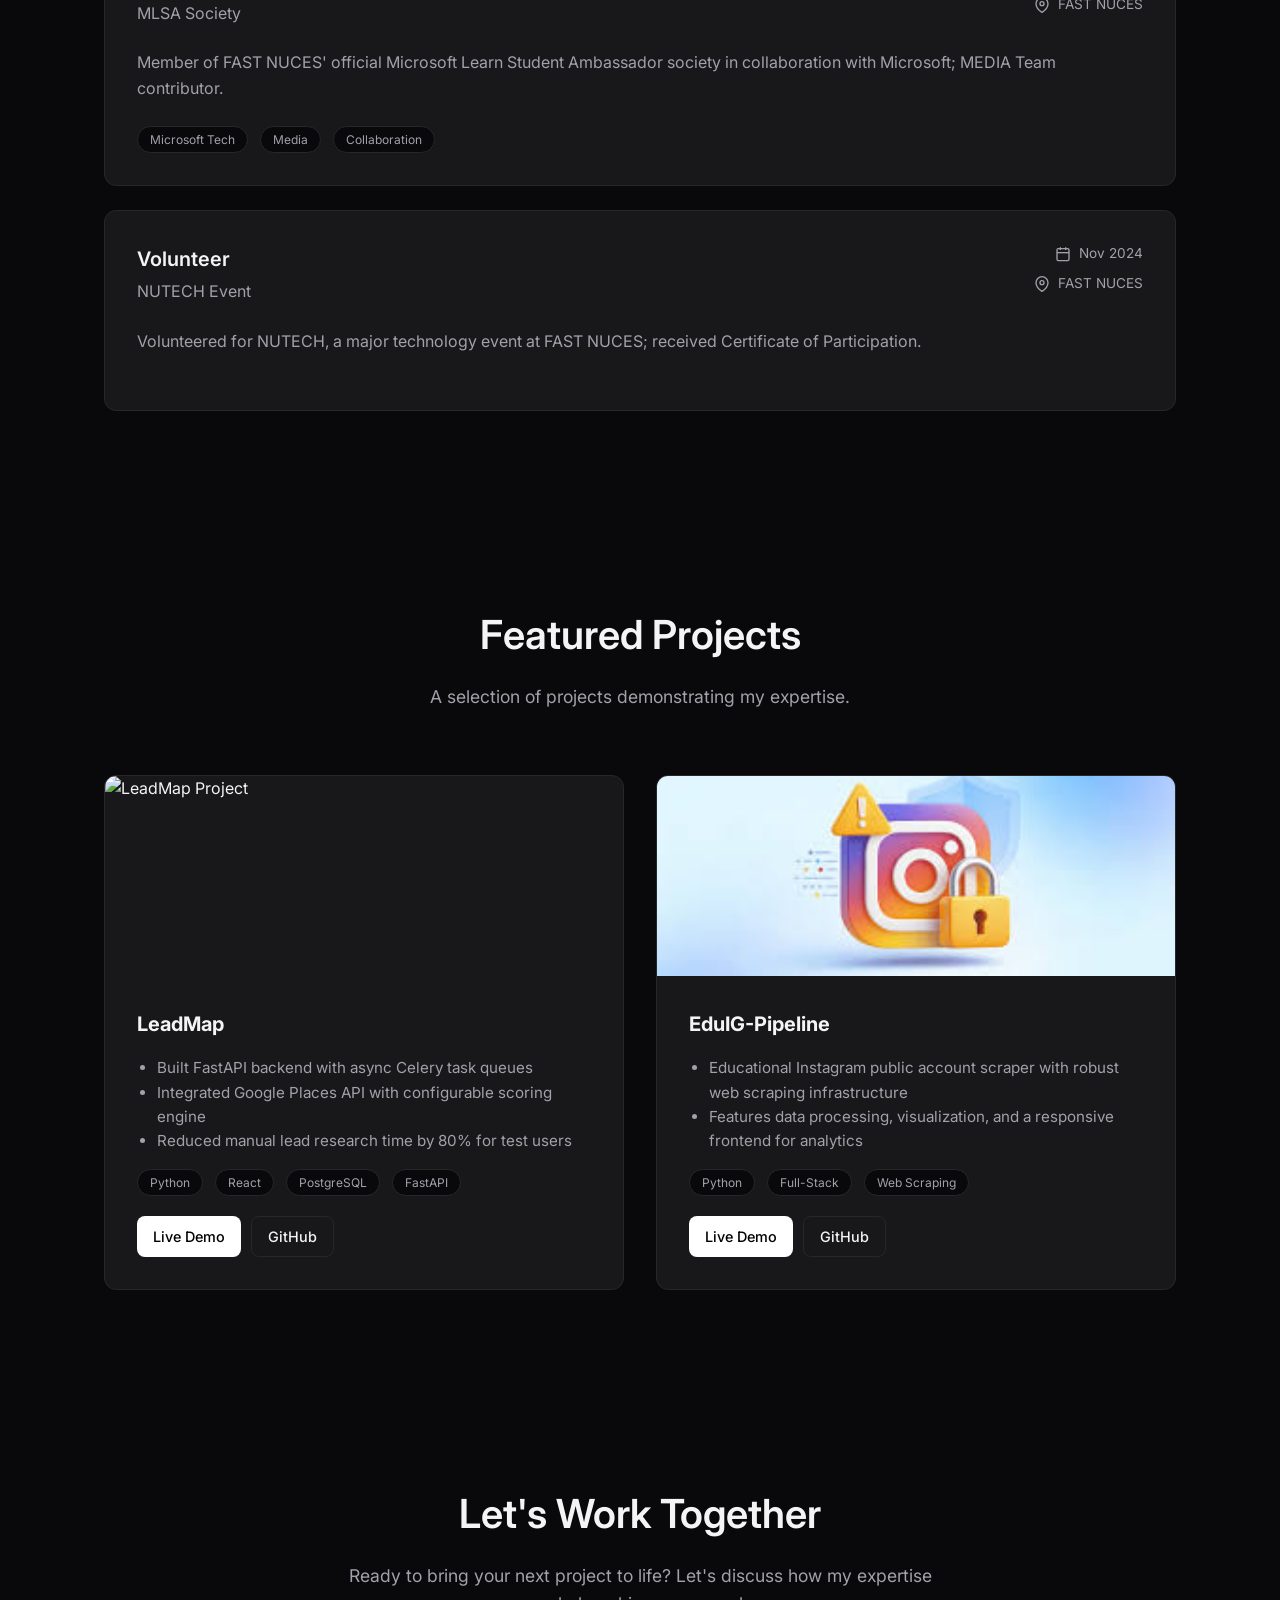
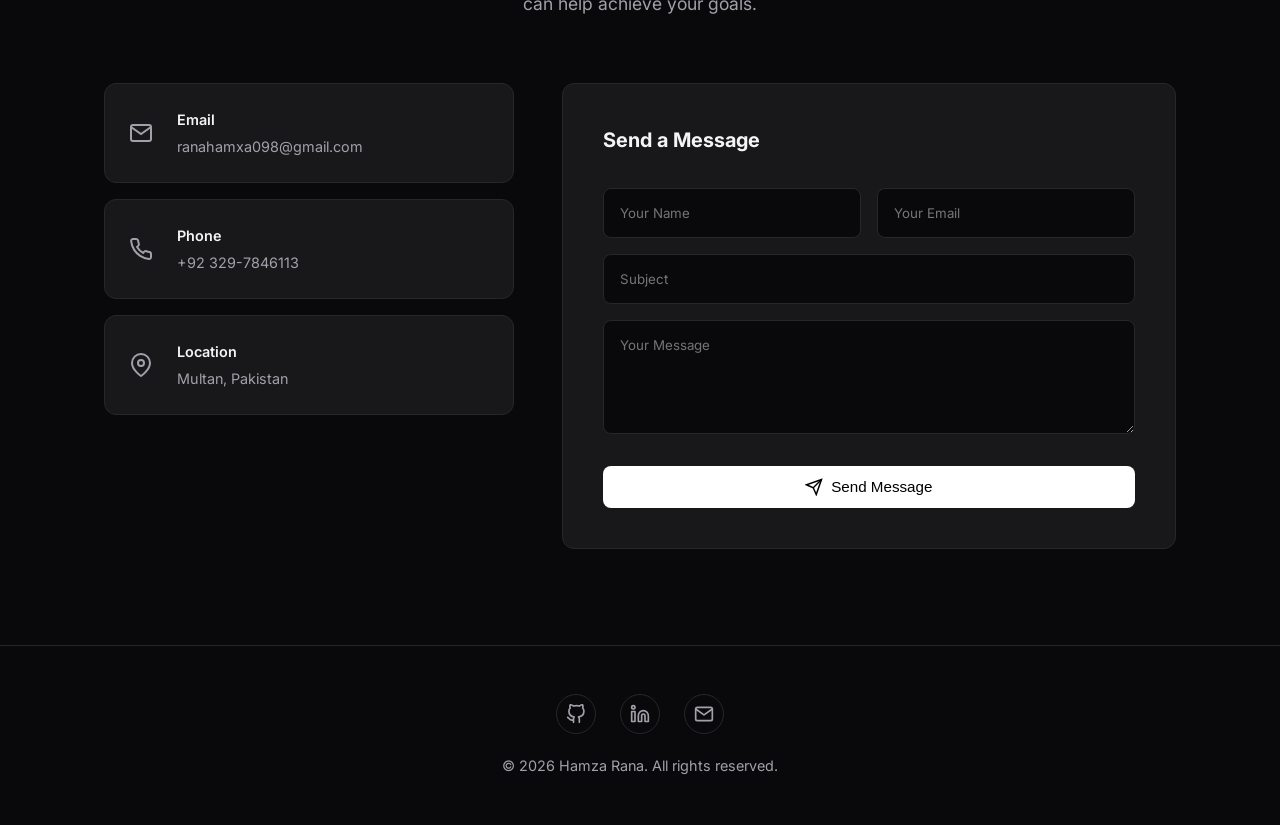
==== commit ff8344b9: "Implement Phase 1 and 2 portfolio audit fixes" ====
--- a/index.html
+++ b/index.html
@@ -4,6 +4,11 @@
     <meta charset="UTF-8">
     <meta name="viewport" content="width=device-width, initial-scale=1.0">
     <title>Hamza Rana - Portfolio</title>
+    <meta name="description" content="Portfolio of Hamza Rana, a BS Computer Science student at FAST NUCES specializing in full-stack development.">
+    <meta property="og:title" content="Hamza Rana — Full-Stack Developer">
+    <meta property="og:description" content="BS CS student building scalable web apps with FastAPI and React.">
+    <meta property="og:type" content="website">
+    <link rel="icon" type="image/png" href="profile.jpeg">
     <link rel="stylesheet" href="style.css">
     <link href="https://fonts.googleapis.com/css2?family=Inter:wght@300;400;500;600;700&display=swap" rel="stylesheet">
 </head>
@@ -51,11 +56,11 @@
         </div>
         <div class="hero-image-container">
             <div class="profile-circle">
-                <img src="profile.jpeg" alt="Hamza Rana" class="profile-img">
-            </div>
-            <div class="status-badge">
+                <img src="profile.jpeg" alt="Hamza Rana — BS Computer Science student at FAST NUCES" class="profile-img" loading="lazy">
+            </div>
+            <a href="#contact" class="status-badge" style="text-decoration: none; color: inherit;">
                 <span class="status-dot"></span> Available for hire
-            </div>
+            </a>
         </div>
     </section>
 
@@ -63,6 +68,36 @@
         Scroll to explore
         <svg width="24" height="24" viewBox="0 0 24 24" fill="none" stroke="currentColor" stroke-width="2" stroke-linecap="round" stroke-linejoin="round"><polyline points="6 9 12 15 18 9"></polyline></svg>
     </div>
+
+    <section id="about" class="section fade-in">
+        <div class="section-header text-center">
+            <h2>About Me</h2>
+        </div>
+        <div class="about-content" style="max-width: 800px; margin: 0 auto; text-align: center; font-size: 1.1rem; color: var(--text-secondary);">
+            <p>I'm a 4th-semester BS Computer Science student at FAST NUCES passionate about full-stack development and AI infrastructure. I specialize in building scalable backends with FastAPI and interactive frontends with React. Currently exploring 3D reconstruction for digital heritage preservation.</p>
+        </div>
+    </section>
+
+    <section id="education" class="section fade-in">
+        <div class="section-header text-center">
+            <h2>Education</h2>
+            <p>Academic background and foundations.</p>
+        </div>
+        <div class="experience-list">
+            <div class="experience-card">
+                <div class="exp-header">
+                    <div>
+                        <h3>BS Computer Science</h3>
+                        <h4>FAST NUCES, Islamabad</h4>
+                    </div>
+                    <div class="exp-meta">
+                        <span><svg width="16" height="16" viewBox="0 0 24 24" fill="none" stroke="currentColor" stroke-width="2"><rect x="3" y="4" width="18" height="18" rx="2" ry="2"></rect><line x1="16" y1="2" x2="16" y2="6"></line><line x1="8" y1="2" x2="8" y2="6"></line><line x1="3" y1="10" x2="21" y2="10"></line></svg> 2023 - 2027 (Expected)</span>
+                    </div>
+                </div>
+                <p>Relevant Coursework: Data Structures, Database Systems, Software Engineering, Computer Networks.</p>
+            </div>
+        </div>
+    </section>
 
     <section id="skills" class="section fade-in">
         <div class="section-header text-center">
@@ -74,35 +109,33 @@
             <div class="skill-card">
                 <h3><svg width="20" height="20" viewBox="0 0 24 24" fill="none" stroke="currentColor" stroke-width="2" stroke-linecap="round" stroke-linejoin="round"><polyline points="16 18 22 12 16 6"></polyline><polyline points="8 6 2 12 8 18"></polyline></svg> Programming Languages</h3>
                 <div class="skill-tags">
-                    <span>Java</span>
-                    <span>C++</span>
-                    <span>Python</span>
-                    <span>HTML</span>
-                    <span>CSS</span>
-                    <span>JavaScript</span>
+                    <span>Python (Proficient)</span>
+                    <span>Java (Proficient)</span>
+                    <span>C++ (Familiar)</span>
+                    <span>JavaScript (Proficient)</span>
+                    <span>HTML/CSS (Proficient)</span>
                 </div>
             </div>
 
             <div class="skill-card">
-                <h3><svg width="20" height="20" viewBox="0 0 24 24" fill="none" stroke="currentColor" stroke-width="2" stroke-linecap="round" stroke-linejoin="round"><circle cx="12" cy="12" r="3"></circle><path d="M19.4 15a1.65 1.65 0 0 0 .33 1.82l.06.06a2 2 0 0 1 0 2.83 2 2 0 0 1-2.83 0l-.06-.06a1.65 1.65 0 0 0-1.82-.33 1.65 1.65 0 0 0-1 1.51V21a2 2 0 0 1-2 2 2 2 0 0 1-2-2v-.09A1.65 1.65 0 0 0 9 19.4a1.65 1.65 0 0 0-1.82.33l-.06.06a2 2 0 0 1-2.83 0 2 2 0 0 1 0-2.83l.06-.06a1.65 1.65 0 0 0 .33-1.82 1.65 1.65 0 0 0-1.51-1H3a2 2 0 0 1-2-2 2 2 0 0 1 2-2h.09A1.65 1.65 0 0 0 4.6 9a1.65 1.65 0 0 0-.33-1.82l-.06-.06a2 2 0 0 1 0-2.83 2 2 0 0 1 2.83 0l.06.06a1.65 1.65 0 0 0 1.82.33H9a1.65 1.65 0 0 0 1-1.51V3a2 2 0 0 1 2-2 2 2 0 0 1 2 2v.09a1.65 1.65 0 0 0 1 1.51 1.65 1.65 0 0 0 1.82-.33l.06-.06a2 2 0 0 1 2.83 0 2 2 0 0 1 0 2.83l-.06.06a1.65 1.65 0 0 0-.33 1.82V9a1.65 1.65 0 0 0 1.51 1H21a2 2 0 0 1 2 2 2 2 0 0 1-2 2h-.09a1.65 1.65 0 0 0-1.51 1z"></path></svg> Tools & Technologies</h3>
+                <h3><svg width="20" height="20" viewBox="0 0 24 24" fill="none" stroke="currentColor" stroke-width="2" stroke-linecap="round" stroke-linejoin="round"><circle cx="12" cy="12" r="3"></circle><path d="M19.4 15a1.65 1.65 0 0 0 .33 1.82l.06.06a2 2 0 0 1 0 2.83 2 2 0 0 1-2.83 0l-.06-.06a1.65 1.65 0 0 0-1.82-.33 1.65 1.65 0 0 0-1 1.51V21a2 2 0 0 1-2 2 2 2 0 0 1-2-2v-.09A1.65 1.65 0 0 0 9 19.4a1.65 1.65 0 0 0-1.82.33l-.06.06a2 2 0 0 1-2.83 0 2 2 0 0 1 0-2.83l.06-.06a1.65 1.65 0 0 0 .33-1.82 1.65 1.65 0 0 0-1.51-1H3a2 2 0 0 1-2-2 2 2 0 0 1 2-2h.09A1.65 1.65 0 0 0 4.6 9a1.65 1.65 0 0 0-.33-1.82l-.06-.06a2 2 0 0 1 0-2.83 2 2 0 0 1 2.83 0l.06.06a1.65 1.65 0 0 0 1.82.33H9a1.65 1.65 0 0 0 1-1.51V3a2 2 0 0 1 2-2 2 2 0 0 1 2 2v.09a1.65 1.65 0 0 0 1 1.51 1.65 1.65 0 0 0 1.82-.33l.06-.06a2 2 0 0 1 2.83 0 2 2 0 0 1 0 2.83l-.06.06a1.65 1.65 0 0 0-.33 1.82V9a1.65 1.65 0 0 0 1.51 1H21a2 2 0 0 1 2 2 2 2 0 0 1-2 2h-.09a1.65 1.65 0 0 0-1.51 1z"></path></svg> Frameworks & Tools</h3>
                 <div class="skill-tags">
+                    <span>FastAPI</span>
+                    <span>React</span>
                     <span>Git</span>
-                    <span>Antigravity</span>
-                    <span>AI Agents</span>
+                    <span>PostgreSQL</span>
+                    <span>Redis</span>
+                    <span>REST APIs</span>
+                </div>
+            </div>
+
+            <div class="skill-card">
+                <h3><svg width="20" height="20" viewBox="0 0 24 24" fill="none" stroke="currentColor" stroke-width="2" stroke-linecap="round" stroke-linejoin="round"><path d="M12 22s8-4 8-10V5l-8-3-8 3v7c0 6 8 10 8 10z"></path></svg> Infrastructure</h3>
+                <div class="skill-tags">
+                    <span>AWS (Basic)</span>
+                    <span>Docker (Learning)</span>
+                    <span>Linux</span>
                     <span>Windows OS</span>
-                    <span>Linux</span>
-                    <span>Office Suite</span>
-                </div>
-            </div>
-
-            <div class="skill-card">
-                <h3><svg width="20" height="20" viewBox="0 0 24 24" fill="none" stroke="currentColor" stroke-width="2" stroke-linecap="round" stroke-linejoin="round"><path d="M12 22s8-4 8-10V5l-8-3-8 3v7c0 6 8 10 8 10z"></path></svg> Professional Skills</h3>
-                <div class="skill-tags">
-                    <span>Problem-Solving</span>
-                    <span>Technical Support</span>
-                    <span>Communication</span>
-                    <span>Time Management</span>
-                    <span>Team Collaboration</span>
                 </div>
             </div>
         </div>
@@ -122,7 +155,7 @@
                         <h4>AWS Cloud Club</h4>
                     </div>
                     <div class="exp-meta">
-                        <span><svg width="16" height="16" viewBox="0 0 24 24" fill="none" stroke="currentColor" stroke-width="2"><rect x="3" y="4" width="18" height="18" rx="2" ry="2"></rect><line x1="16" y1="2" x2="16" y2="6"></line><line x1="8" y1="2" x2="8" y2="6"></line><line x1="3" y1="10" x2="21" y2="10"></line></svg> Sep 2025 - Present</span>
+                        <span><svg width="16" height="16" viewBox="0 0 24 24" fill="none" stroke="currentColor" stroke-width="2"><rect x="3" y="4" width="18" height="18" rx="2" ry="2"></rect><line x1="16" y1="2" x2="16" y2="6"></line><line x1="8" y1="2" x2="8" y2="6"></line><line x1="3" y1="10" x2="21" y2="10"></line></svg> Sep 2025 - June 2026</span>
                         <span><svg width="16" height="16" viewBox="0 0 24 24" fill="none" stroke="currentColor" stroke-width="2"><path d="M21 10c0 7-9 13-9 13s-9-6-9-13a9 9 0 0 1 18 0z"></path><circle cx="12" cy="10" r="3"></circle></svg> FAST NUCES</span>
                     </div>
                 </div>
@@ -141,7 +174,7 @@
                         <h4>MLSA Society</h4>
                     </div>
                     <div class="exp-meta">
-                        <span><svg width="16" height="16" viewBox="0 0 24 24" fill="none" stroke="currentColor" stroke-width="2"><rect x="3" y="4" width="18" height="18" rx="2" ry="2"></rect><line x1="16" y1="2" x2="16" y2="6"></line><line x1="8" y1="2" x2="8" y2="6"></line><line x1="3" y1="10" x2="21" y2="10"></line></svg> Sep 2025 - Present</span>
+                        <span><svg width="16" height="16" viewBox="0 0 24 24" fill="none" stroke="currentColor" stroke-width="2"><rect x="3" y="4" width="18" height="18" rx="2" ry="2"></rect><line x1="16" y1="2" x2="16" y2="6"></line><line x1="8" y1="2" x2="8" y2="6"></line><line x1="3" y1="10" x2="21" y2="10"></line></svg> Sep 2025 - June 2026</span>
                         <span><svg width="16" height="16" viewBox="0 0 24 24" fill="none" stroke="currentColor" stroke-width="2"><path d="M21 10c0 7-9 13-9 13s-9-6-9-13a9 9 0 0 1 18 0z"></path><circle cx="12" cy="10" r="3"></circle></svg> FAST NUCES</span>
                     </div>
                 </div>
@@ -178,31 +211,46 @@
         <div class="projects-grid">
             <div class="project-card">
                 <div class="project-img-wrapper">
-                    <img src="leadmap.jpg" alt="LeadMap Project" class="project-img">
+                    <img src="leadmap.jpg" alt="LeadMap Project" class="project-img" loading="lazy">
                 </div>
                 <div class="project-content">
                     <h3>LeadMap</h3>
-                    <p>Lead discovery platform integrating Google Places API with configurable rule-based scoring engine. Built FastAPI backend with async task queues, Redis caching, and React dashboard.</p>
+                    <ul style="margin-left: 20px; color: var(--text-secondary); font-size: 0.95rem; margin-bottom: 15px;">
+                        <li>Built FastAPI backend with async Celery task queues</li>
+                        <li>Integrated Google Places API with configurable scoring engine</li>
+                        <li>Reduced manual lead research time by 80% for test users</li>
+                    </ul>
                     <div class="skill-tags small-tags">
                         <span>Python</span>
                         <span>React</span>
                         <span>PostgreSQL</span>
                         <span>FastAPI</span>
                     </div>
+                    <div class="project-links" style="margin-top: 20px; display: flex; gap: 10px;">
+                        <a href="#" class="btn btn-primary" style="padding: 8px 16px; font-size: 0.9rem;">Live Demo</a>
+                        <a href="#" class="btn btn-secondary" style="padding: 8px 16px; font-size: 0.9rem;">GitHub</a>
+                    </div>
                 </div>
             </div>
 
             <div class="project-card">
                 <div class="project-img-wrapper">
-                    <img src="eduig.jfif" alt="EduIG-Pipeline Project" class="project-img">
+                    <img src="eduig.jfif" alt="EduIG-Pipeline Project" class="project-img" loading="lazy">
                 </div>
                 <div class="project-content">
                     <h3>EduIG-Pipeline</h3>
-                    <p>Educational Instagram public account scraper with robust web scraping infrastructure. Features data processing, visualization, and a responsive frontend for analytics.</p>
+                    <ul style="margin-left: 20px; color: var(--text-secondary); font-size: 0.95rem; margin-bottom: 15px;">
+                        <li>Educational Instagram public account scraper with robust web scraping infrastructure</li>
+                        <li>Features data processing, visualization, and a responsive frontend for analytics</li>
+                    </ul>
                     <div class="skill-tags small-tags">
                         <span>Python</span>
                         <span>Full-Stack</span>
                         <span>Web Scraping</span>
+                    </div>
+                    <div class="project-links" style="margin-top: 20px; display: flex; gap: 10px;">
+                        <a href="#" class="btn btn-primary" style="padding: 8px 16px; font-size: 0.9rem;">Live Demo</a>
+                        <a href="#" class="btn btn-secondary" style="padding: 8px 16px; font-size: 0.9rem;">GitHub</a>
                     </div>
                 </div>
             </div>
@@ -241,6 +289,8 @@
             </div>
             
             <form class="contact-form" action="https://formsubmit.co/ranahamzah098@gmail.com" method="POST">
+                <input type="hidden" name="_next" value="https://ranahamza16.github.io/thanks.html">
+                <input type="hidden" name="_subject" value="New Portfolio Contact Form Submission">
                 <h4>Send a Message</h4>
                 <div class="form-row">
                     <input type="text" name="name" placeholder="Your Name" required>
@@ -257,6 +307,17 @@
     </section>
 
     <footer class="site-footer">
+        <div class="social-links" style="margin-bottom: 20px; justify-content: center;">
+            <a href="https://github.com/ranahamza16" target="_blank" aria-label="GitHub">
+                <svg width="20" height="20" viewBox="0 0 24 24" fill="none" stroke="currentColor" stroke-width="2" stroke-linecap="round" stroke-linejoin="round"><path d="M9 19c-5 1.5-5-2.5-7-3m14 6v-3.87a3.37 3.37 0 0 0-.94-2.61c3.14-.35 6.44-1.54 6.44-7A5.44 5.44 0 0 0 20 4.77 5.07 5.07 0 0 0 19.91 1S18.73.65 16 2.48a13.38 13.38 0 0 0-7 0C6.27.65 5.09 1 5.09 1A5.07 5.07 0 0 0 5 4.77a5.44 5.44 0 0 0-1.5 3.78c0 5.42 3.3 6.61 6.44 7A3.37 3.37 0 0 0 9 18.13V22"></path></svg>
+            </a>
+            <a href="https://linkedin.com/in/hamza-rana16" target="_blank" aria-label="LinkedIn">
+                <svg width="20" height="20" viewBox="0 0 24 24" fill="none" stroke="currentColor" stroke-width="2" stroke-linecap="round" stroke-linejoin="round"><path d="M16 8a6 6 0 0 1 6 6v7h-4v-7a2 2 0 0 0-2-2 2 2 0 0 0-2 2v7h-4v-7a6 6 0 0 1 6-6z"></path><rect x="2" y="9" width="4" height="12"></rect><circle cx="4" cy="4" r="2"></circle></svg>
+            </a>
+            <a href="mailto:ranahamxa098@gmail.com" aria-label="Email">
+                <svg width="20" height="20" viewBox="0 0 24 24" fill="none" stroke="currentColor" stroke-width="2" stroke-linecap="round" stroke-linejoin="round"><path d="M4 4h16c1.1 0 2 .9 2 2v12c0 1.1-.9 2-2 2H4c-1.1 0-2-.9-2-2V6c0-1.1.9-2 2-2z"></path><polyline points="22,6 12,13 2,6"></polyline></svg>
+            </a>
+        </div>
         <p>&copy; 2026 Hamza Rana. All rights reserved.</p>
     </footer>
 
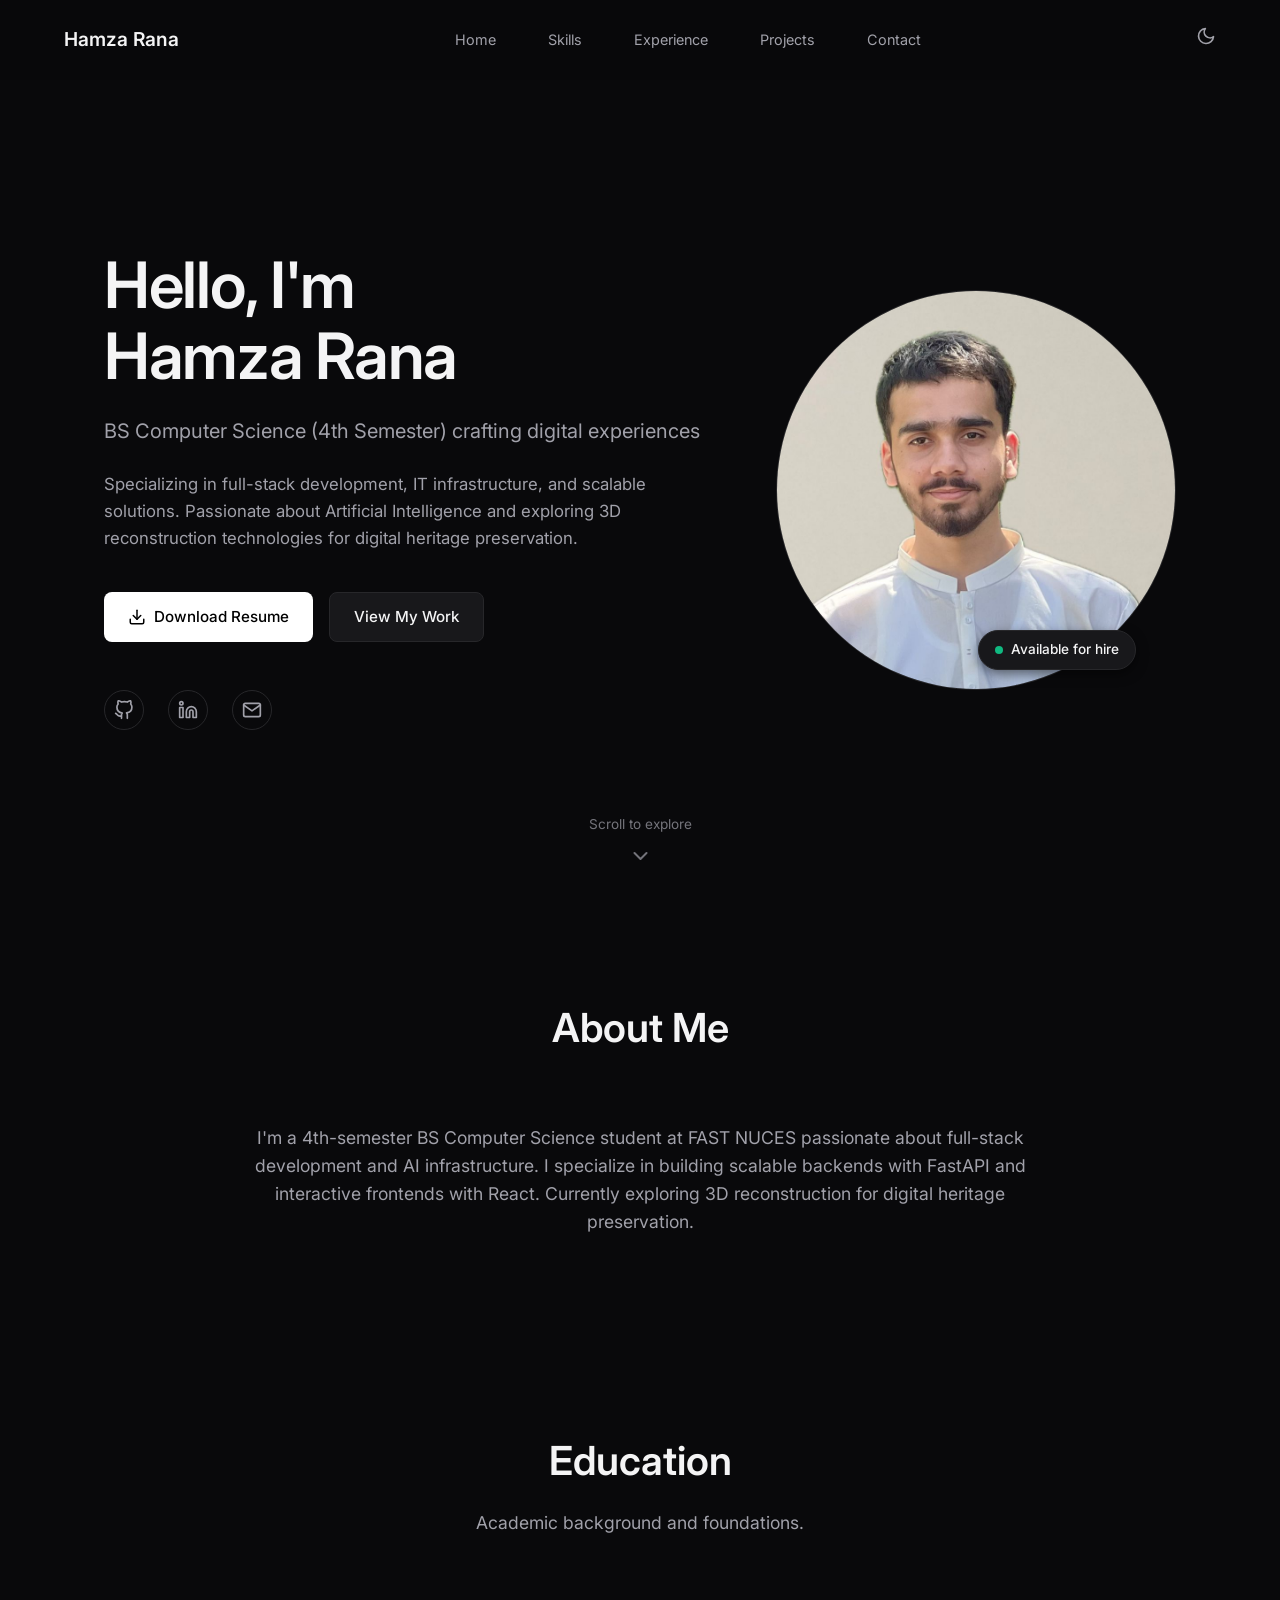
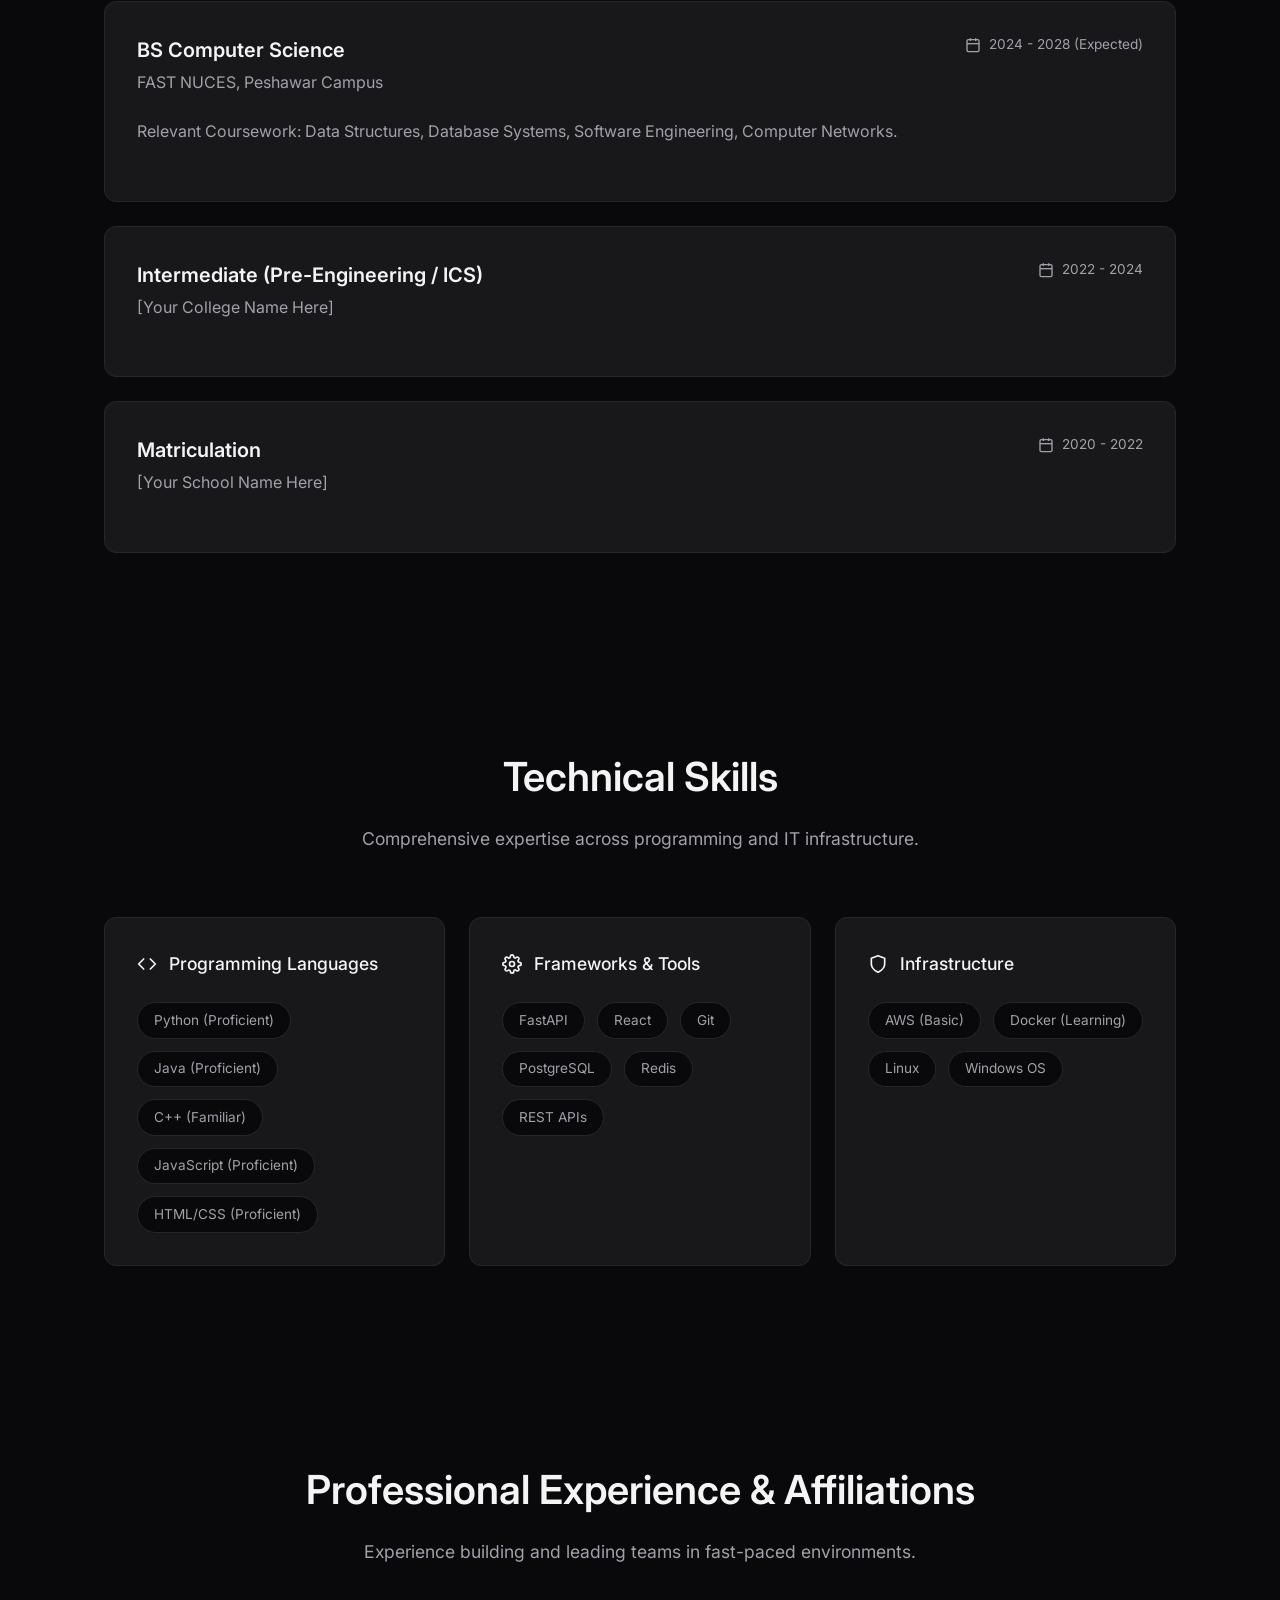
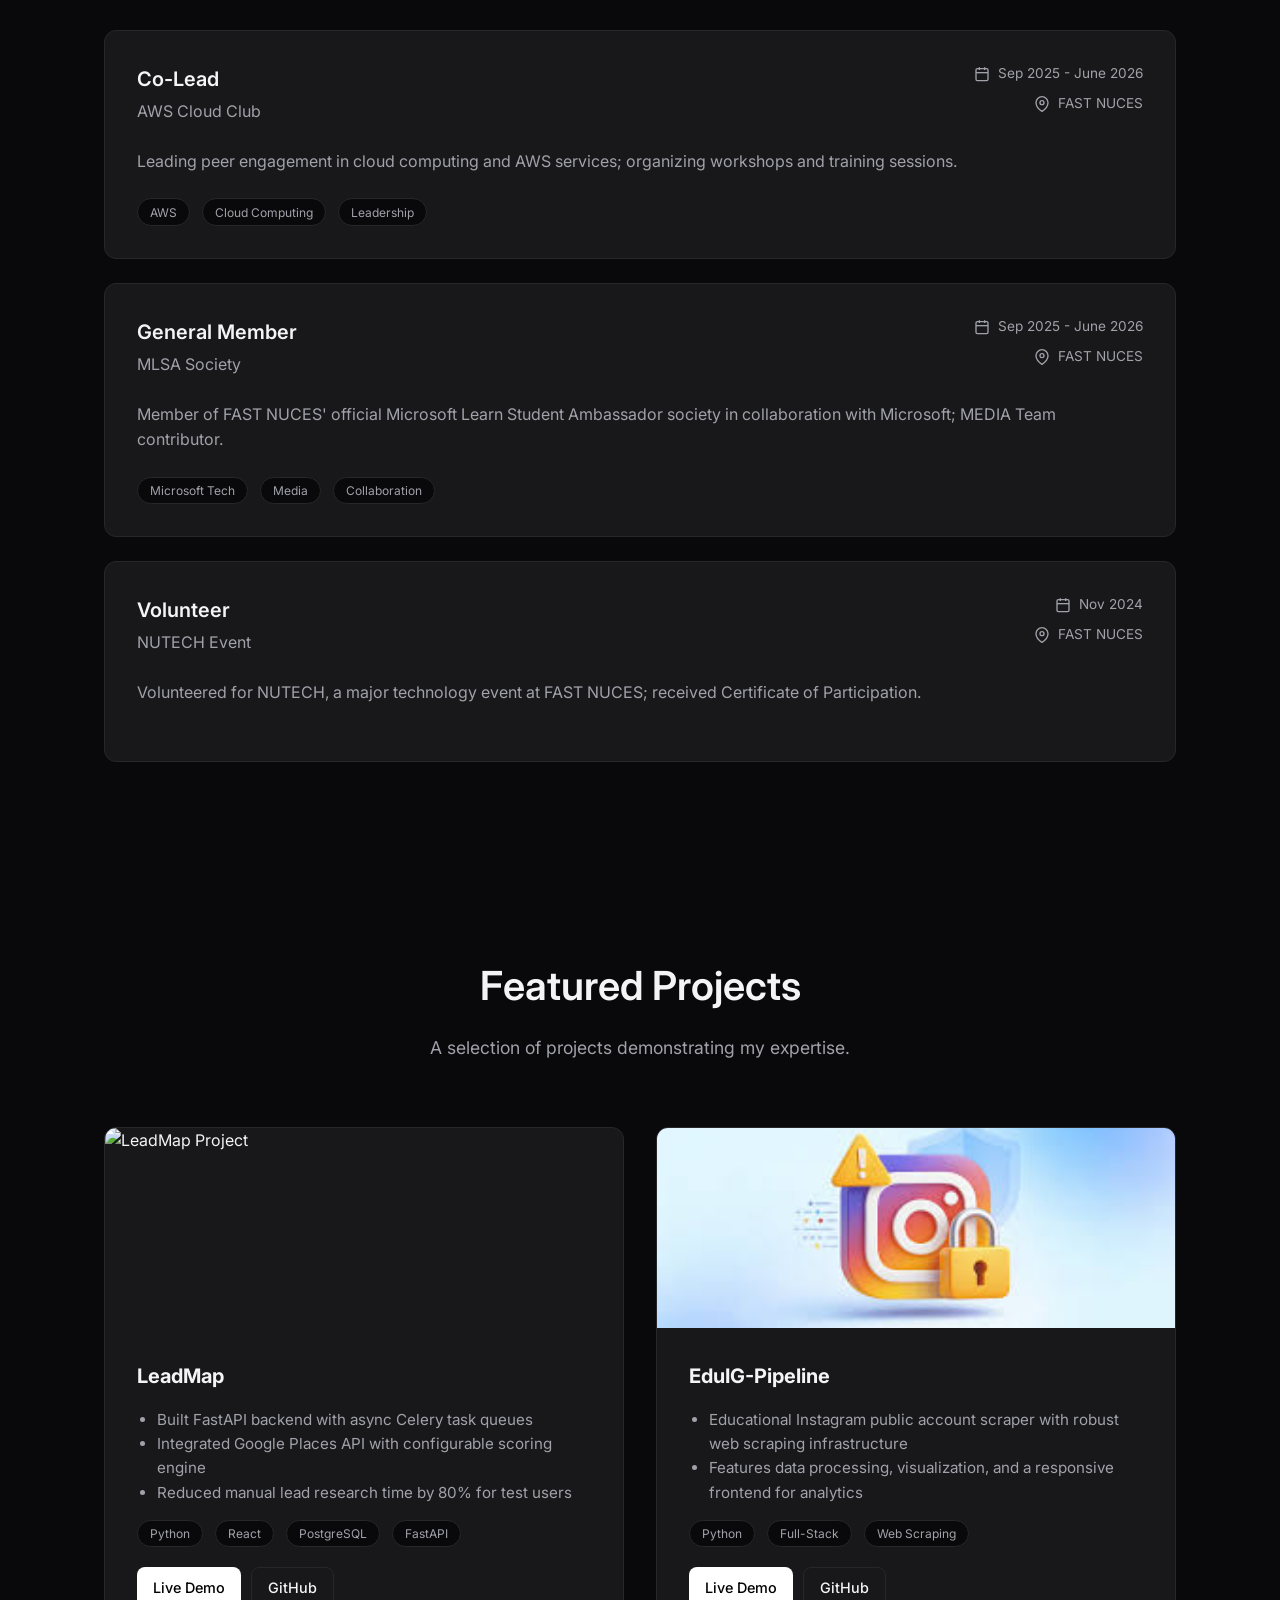
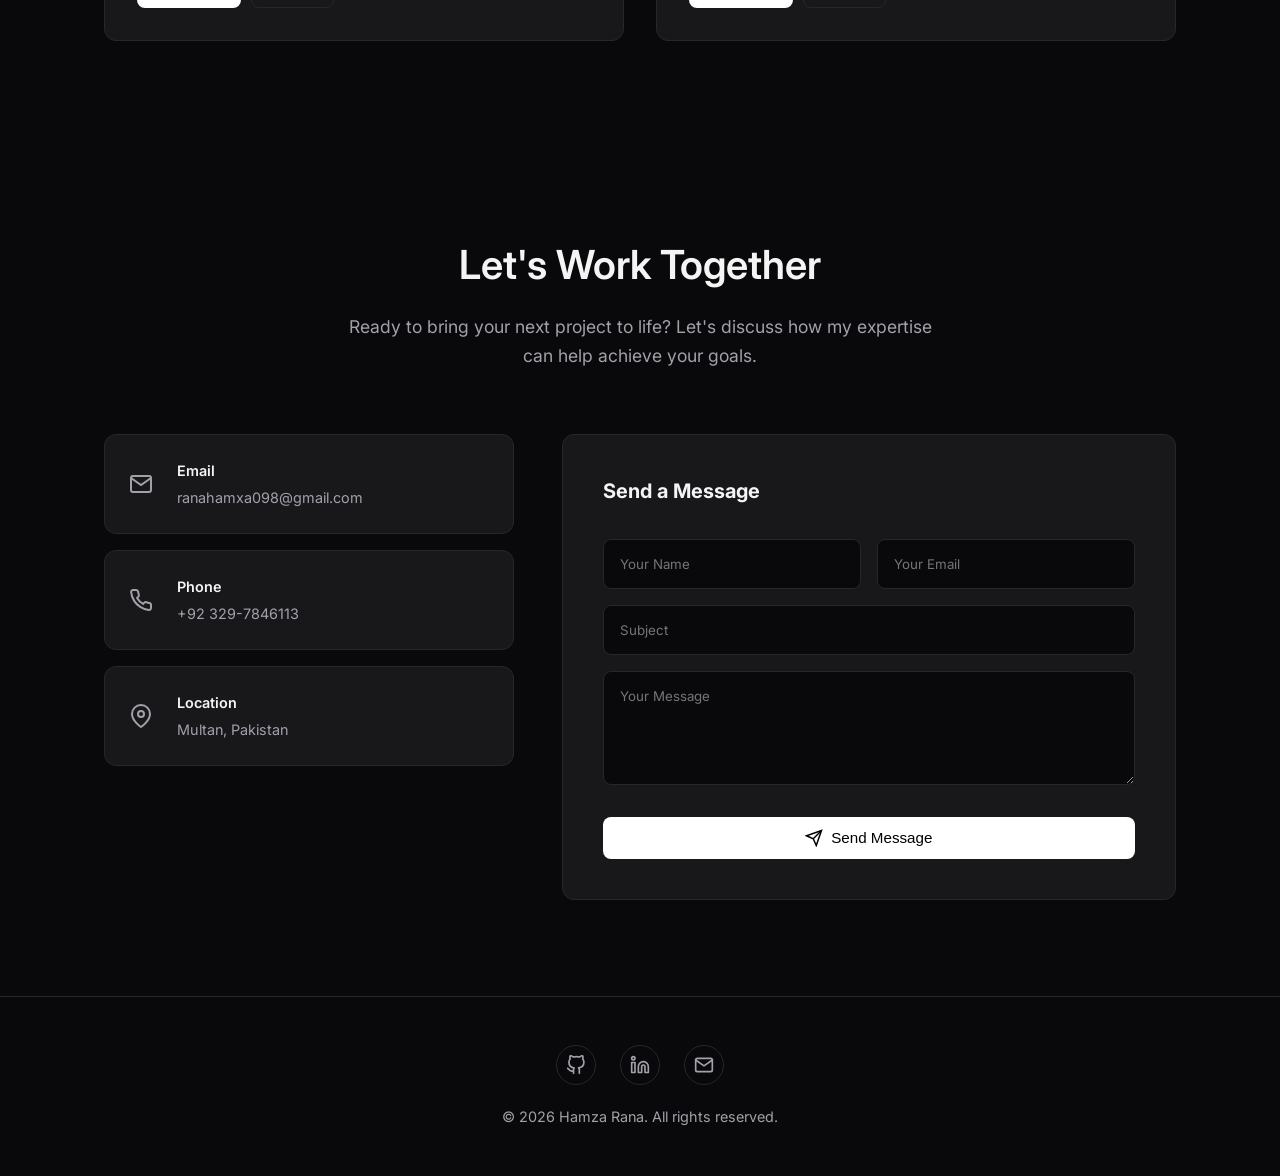
==== commit 2448833c: "Update education details" ====
--- a/index.html
+++ b/index.html
@@ -88,13 +88,37 @@
                 <div class="exp-header">
                     <div>
                         <h3>BS Computer Science</h3>
-                        <h4>FAST NUCES, Islamabad</h4>
-                    </div>
-                    <div class="exp-meta">
-                        <span><svg width="16" height="16" viewBox="0 0 24 24" fill="none" stroke="currentColor" stroke-width="2"><rect x="3" y="4" width="18" height="18" rx="2" ry="2"></rect><line x1="16" y1="2" x2="16" y2="6"></line><line x1="8" y1="2" x2="8" y2="6"></line><line x1="3" y1="10" x2="21" y2="10"></line></svg> 2023 - 2027 (Expected)</span>
+                        <h4>FAST NUCES, Peshawar Campus</h4>
+                    </div>
+                    <div class="exp-meta">
+                        <span><svg width="16" height="16" viewBox="0 0 24 24" fill="none" stroke="currentColor" stroke-width="2"><rect x="3" y="4" width="18" height="18" rx="2" ry="2"></rect><line x1="16" y1="2" x2="16" y2="6"></line><line x1="8" y1="2" x2="8" y2="6"></line><line x1="3" y1="10" x2="21" y2="10"></line></svg> 2024 - 2028 (Expected)</span>
                     </div>
                 </div>
                 <p>Relevant Coursework: Data Structures, Database Systems, Software Engineering, Computer Networks.</p>
+            </div>
+
+            <div class="experience-card">
+                <div class="exp-header">
+                    <div>
+                        <h3>Intermediate (Pre-Engineering / ICS)</h3>
+                        <h4>[Your College Name Here]</h4>
+                    </div>
+                    <div class="exp-meta">
+                        <span><svg width="16" height="16" viewBox="0 0 24 24" fill="none" stroke="currentColor" stroke-width="2"><rect x="3" y="4" width="18" height="18" rx="2" ry="2"></rect><line x1="16" y1="2" x2="16" y2="6"></line><line x1="8" y1="2" x2="8" y2="6"></line><line x1="3" y1="10" x2="21" y2="10"></line></svg> 2022 - 2024</span>
+                    </div>
+                </div>
+            </div>
+
+            <div class="experience-card">
+                <div class="exp-header">
+                    <div>
+                        <h3>Matriculation</h3>
+                        <h4>[Your School Name Here]</h4>
+                    </div>
+                    <div class="exp-meta">
+                        <span><svg width="16" height="16" viewBox="0 0 24 24" fill="none" stroke="currentColor" stroke-width="2"><rect x="3" y="4" width="18" height="18" rx="2" ry="2"></rect><line x1="16" y1="2" x2="16" y2="6"></line><line x1="8" y1="2" x2="8" y2="6"></line><line x1="3" y1="10" x2="21" y2="10"></line></svg> 2020 - 2022</span>
+                    </div>
+                </div>
             </div>
         </div>
     </section>
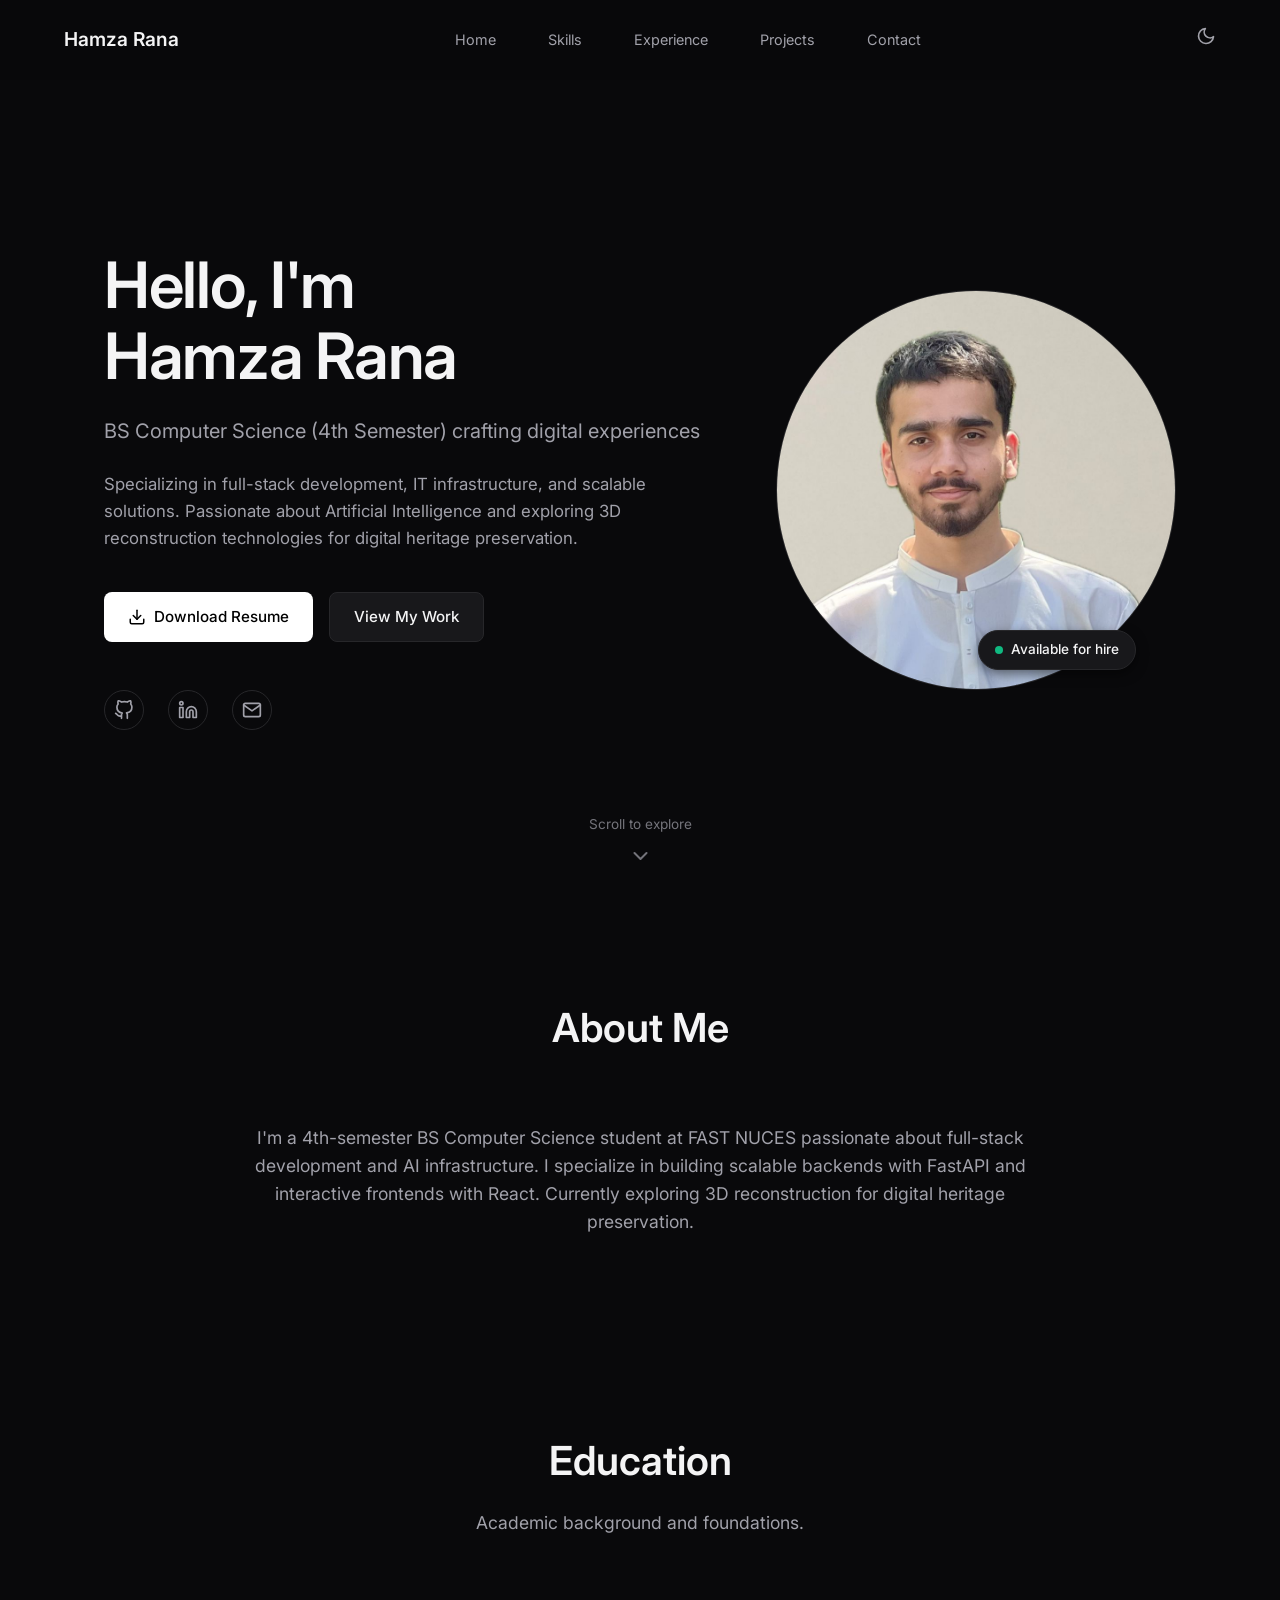
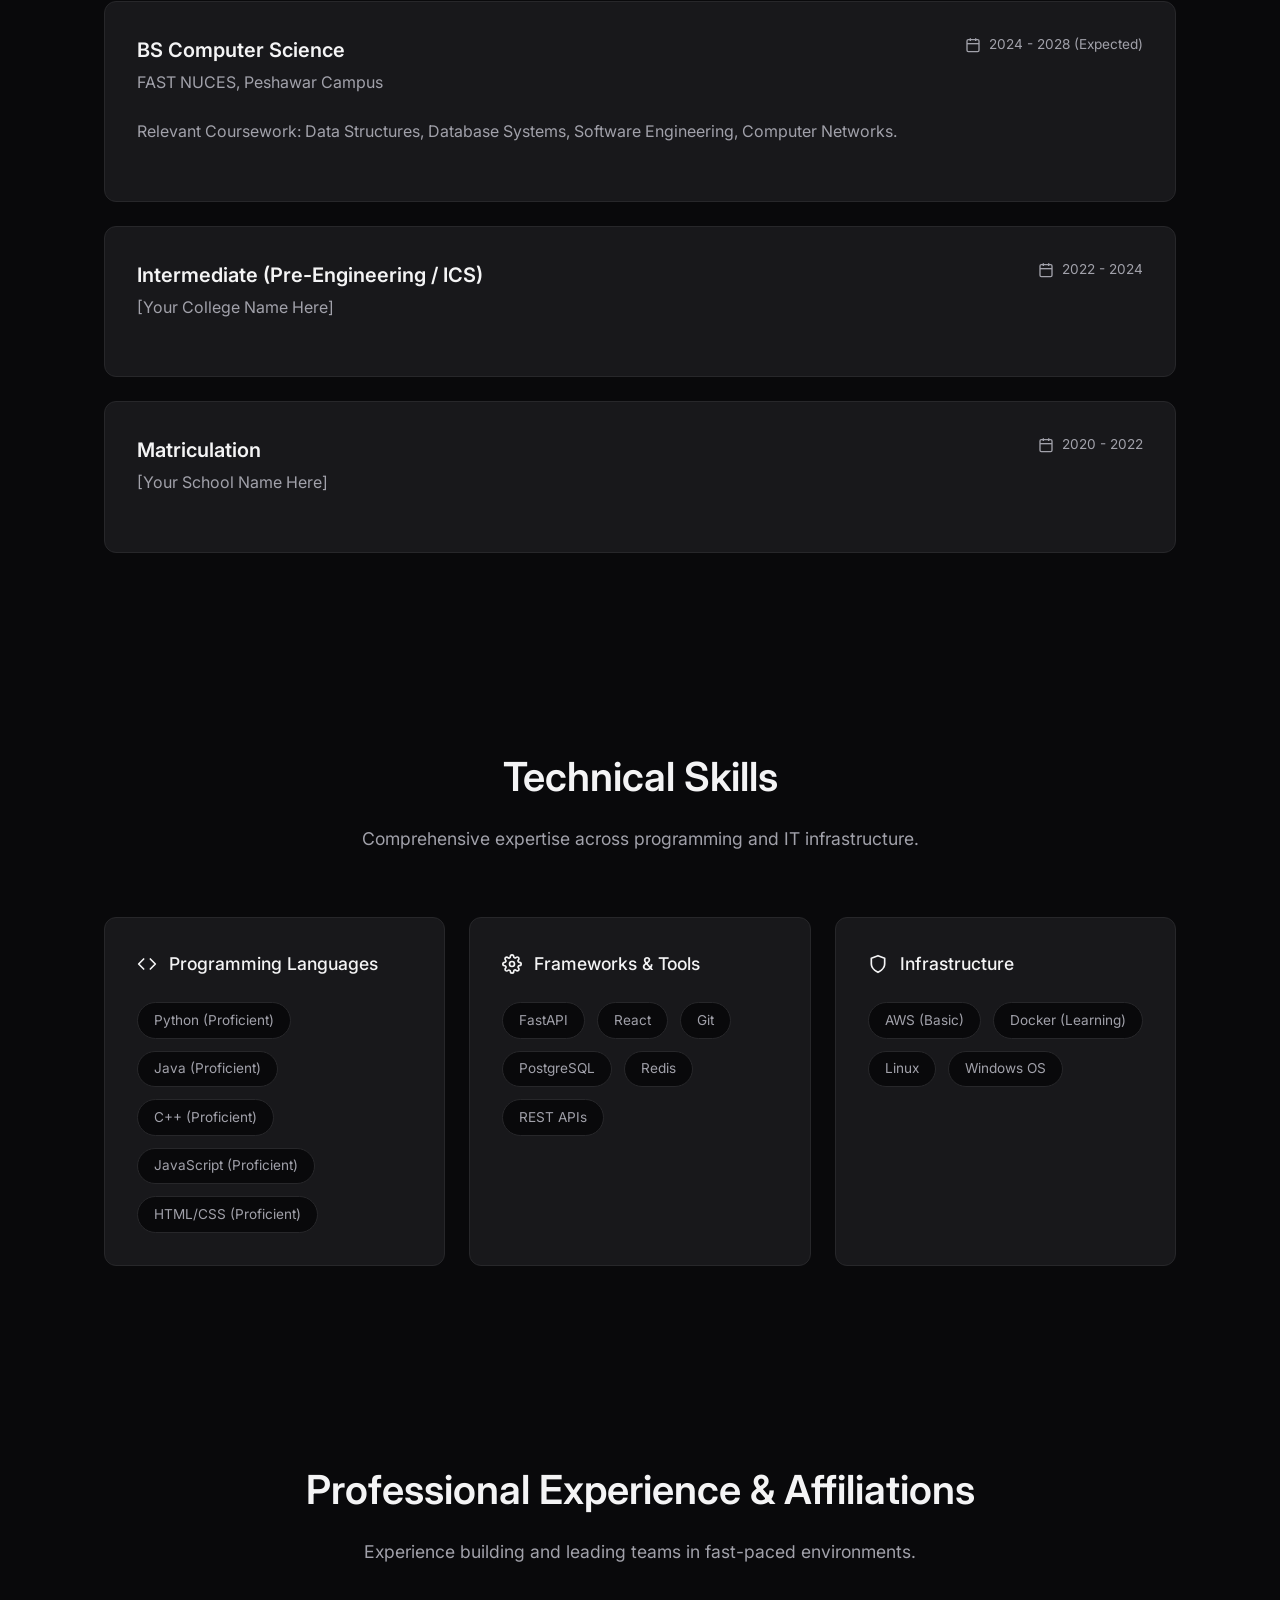
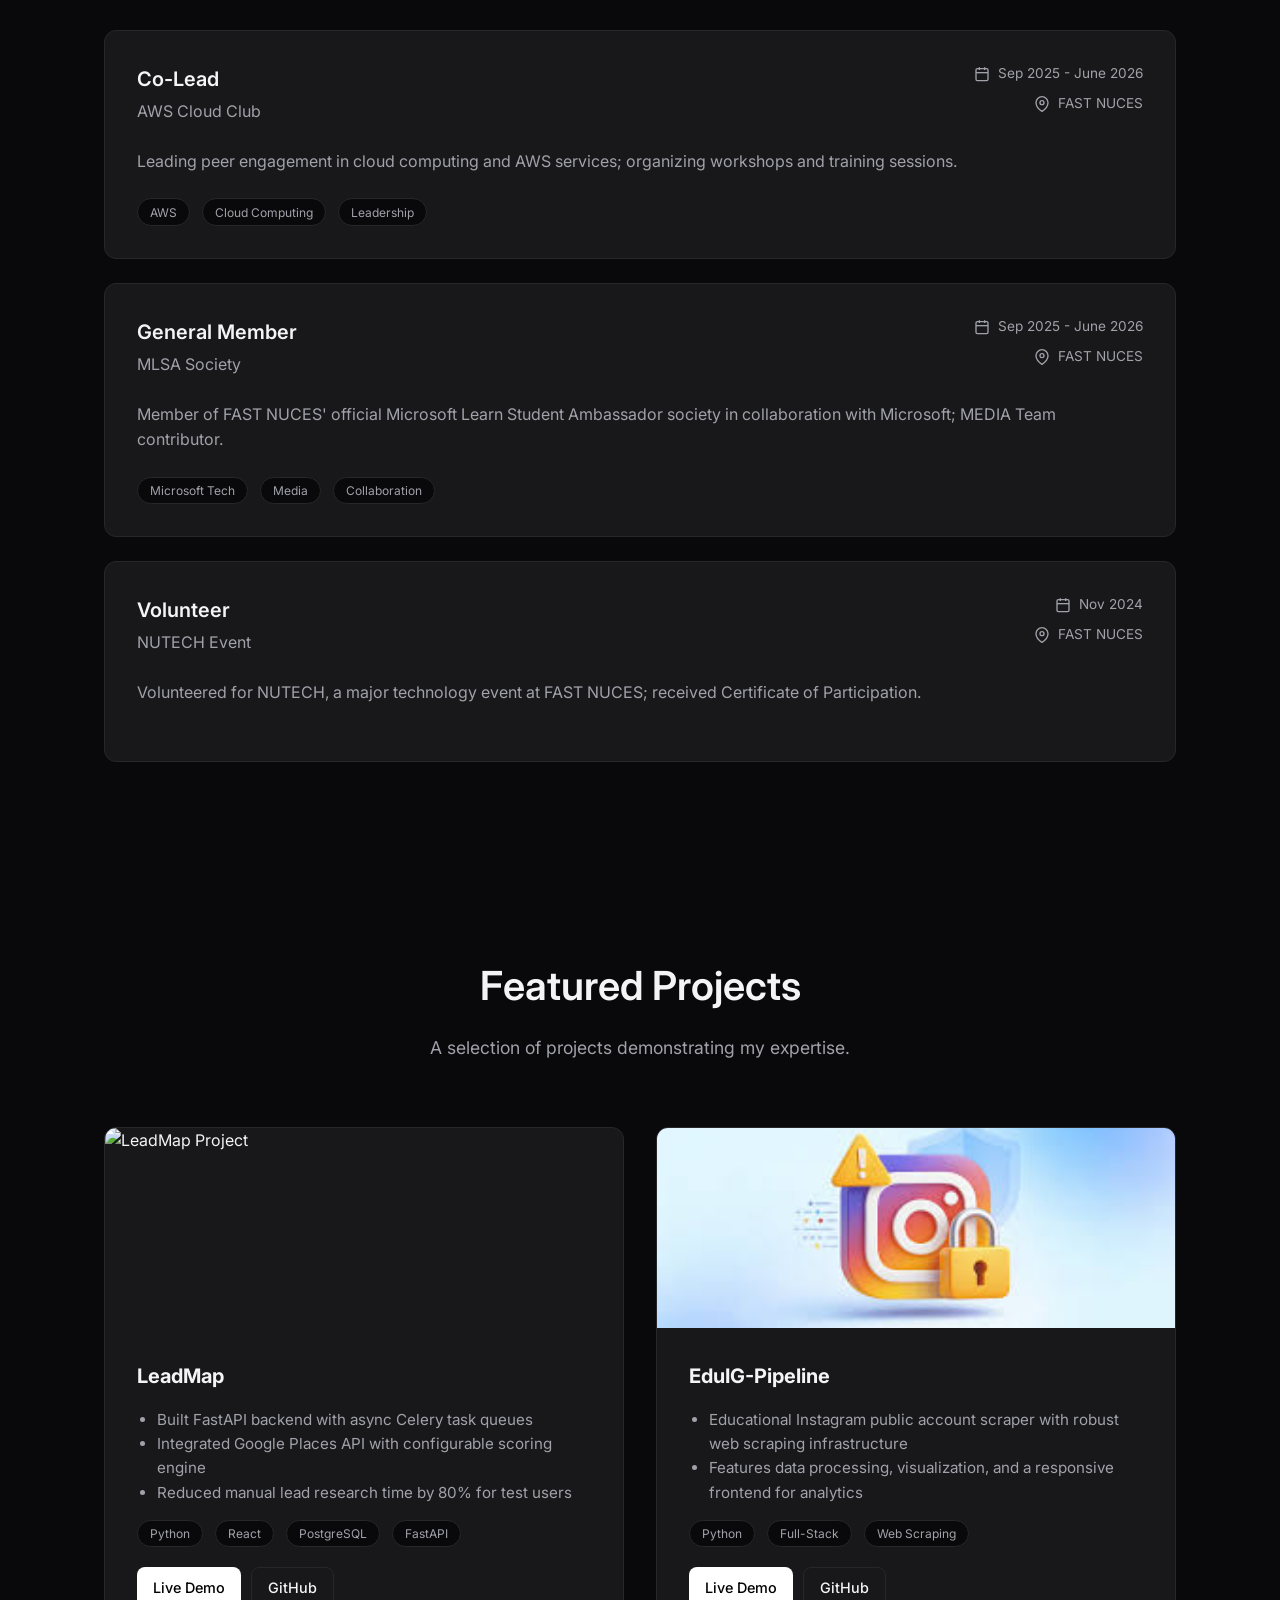
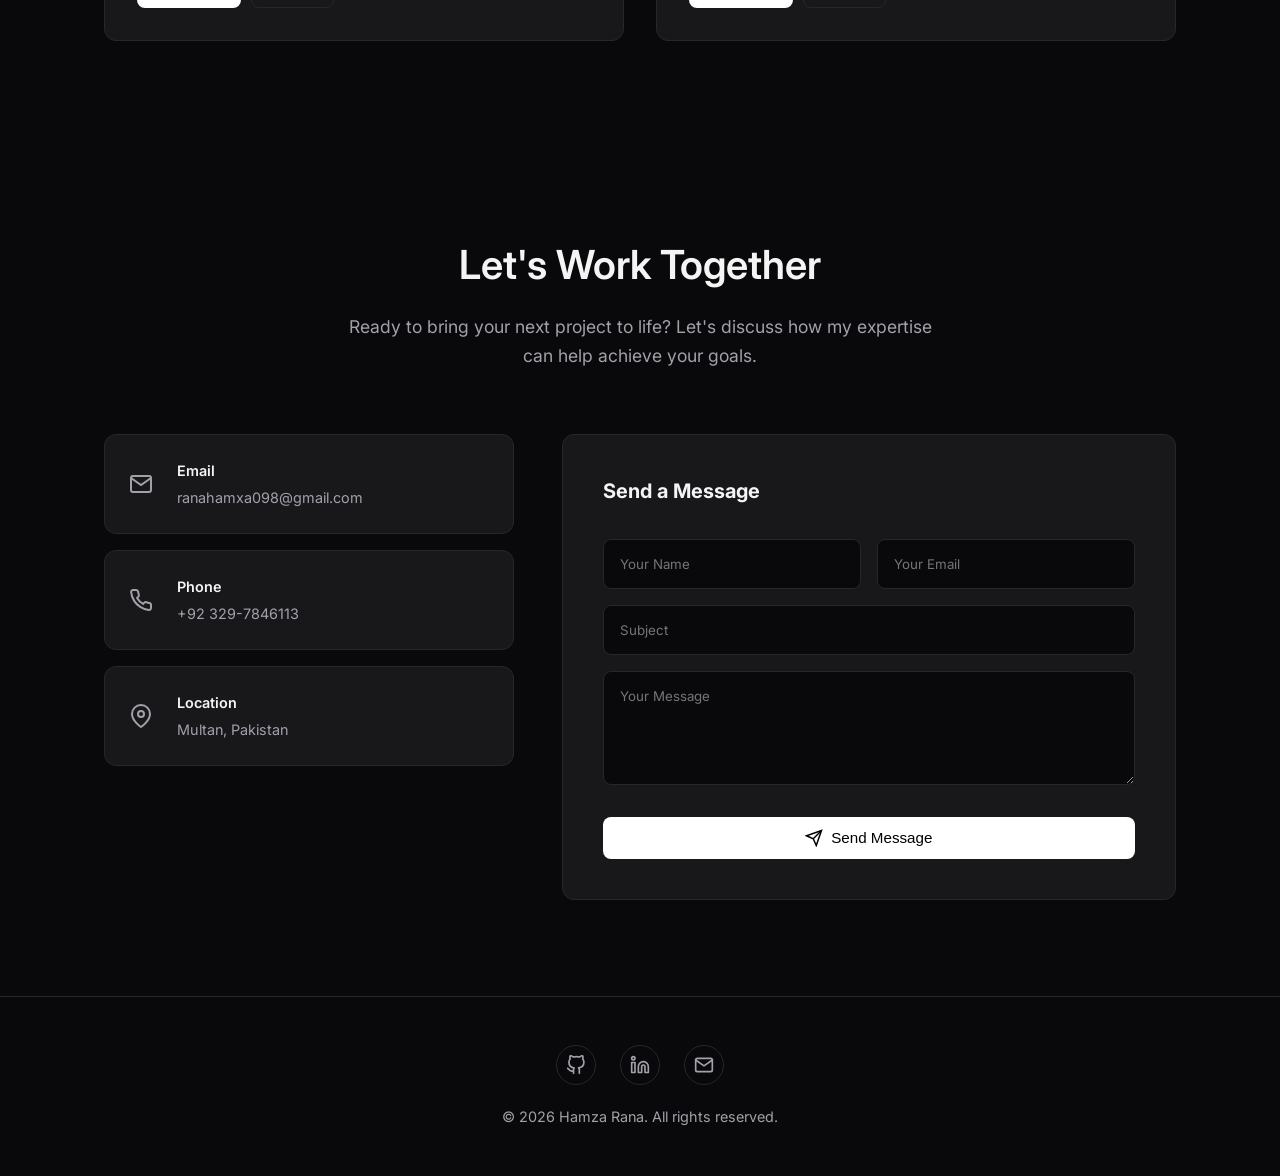
==== commit 3015c0a4: "Update C++ proficiency to Proficient" ====
--- a/index.html
+++ b/index.html
@@ -135,7 +135,7 @@
                 <div class="skill-tags">
                     <span>Python (Proficient)</span>
                     <span>Java (Proficient)</span>
-                    <span>C++ (Familiar)</span>
+                    <span>C++ (Proficient)</span>
                     <span>JavaScript (Proficient)</span>
                     <span>HTML/CSS (Proficient)</span>
                 </div>
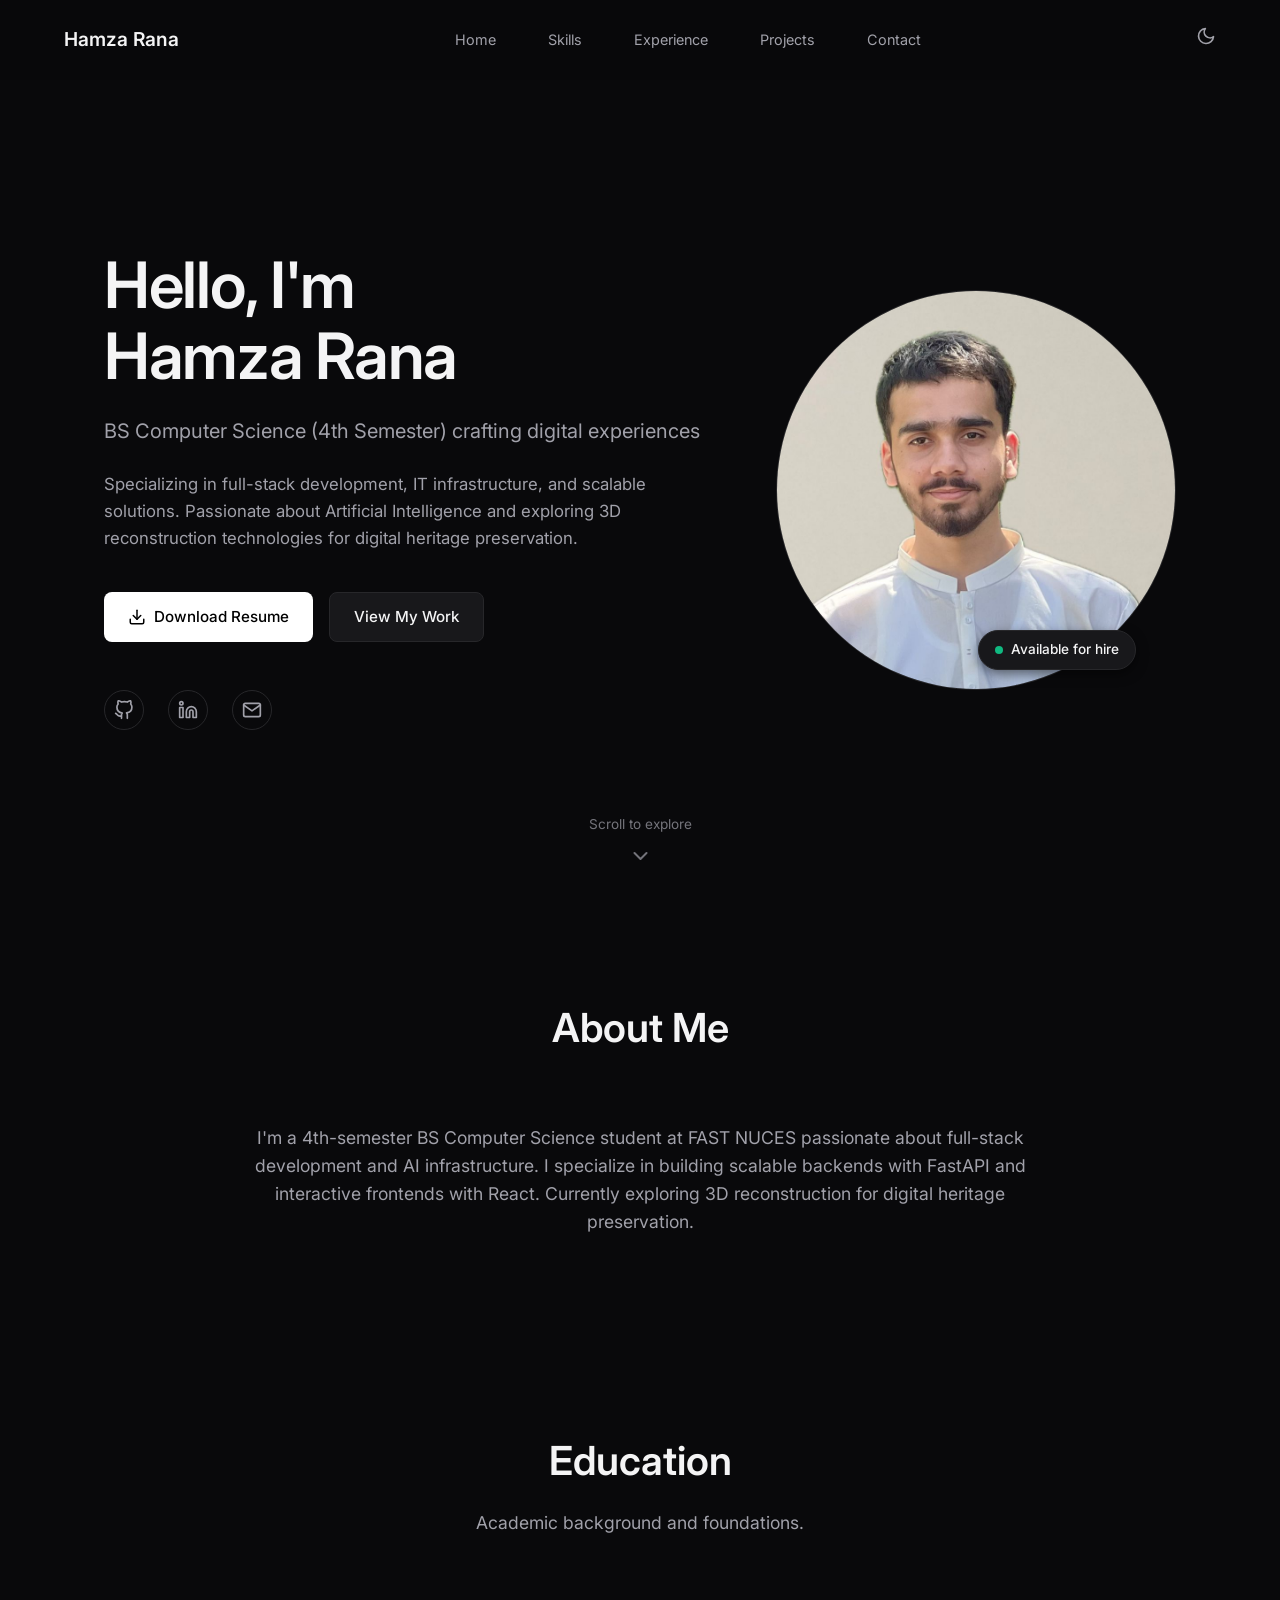
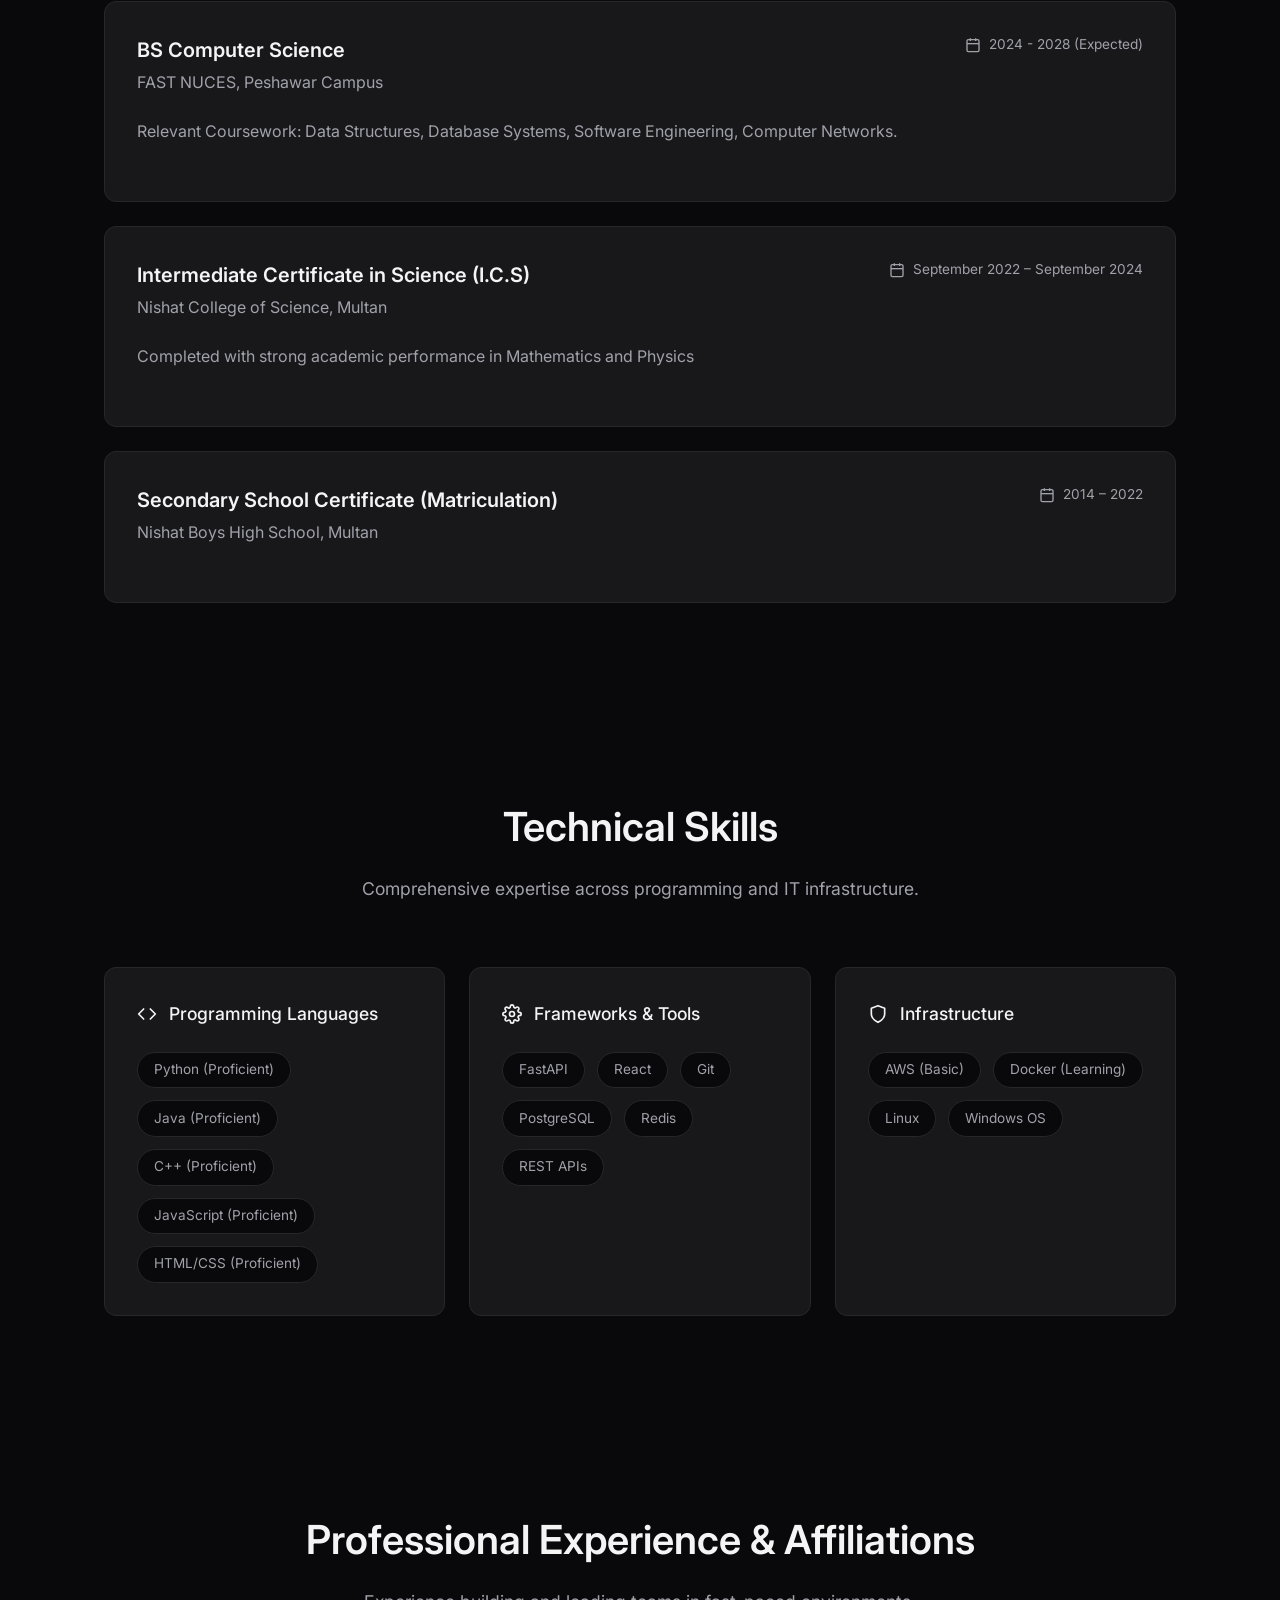
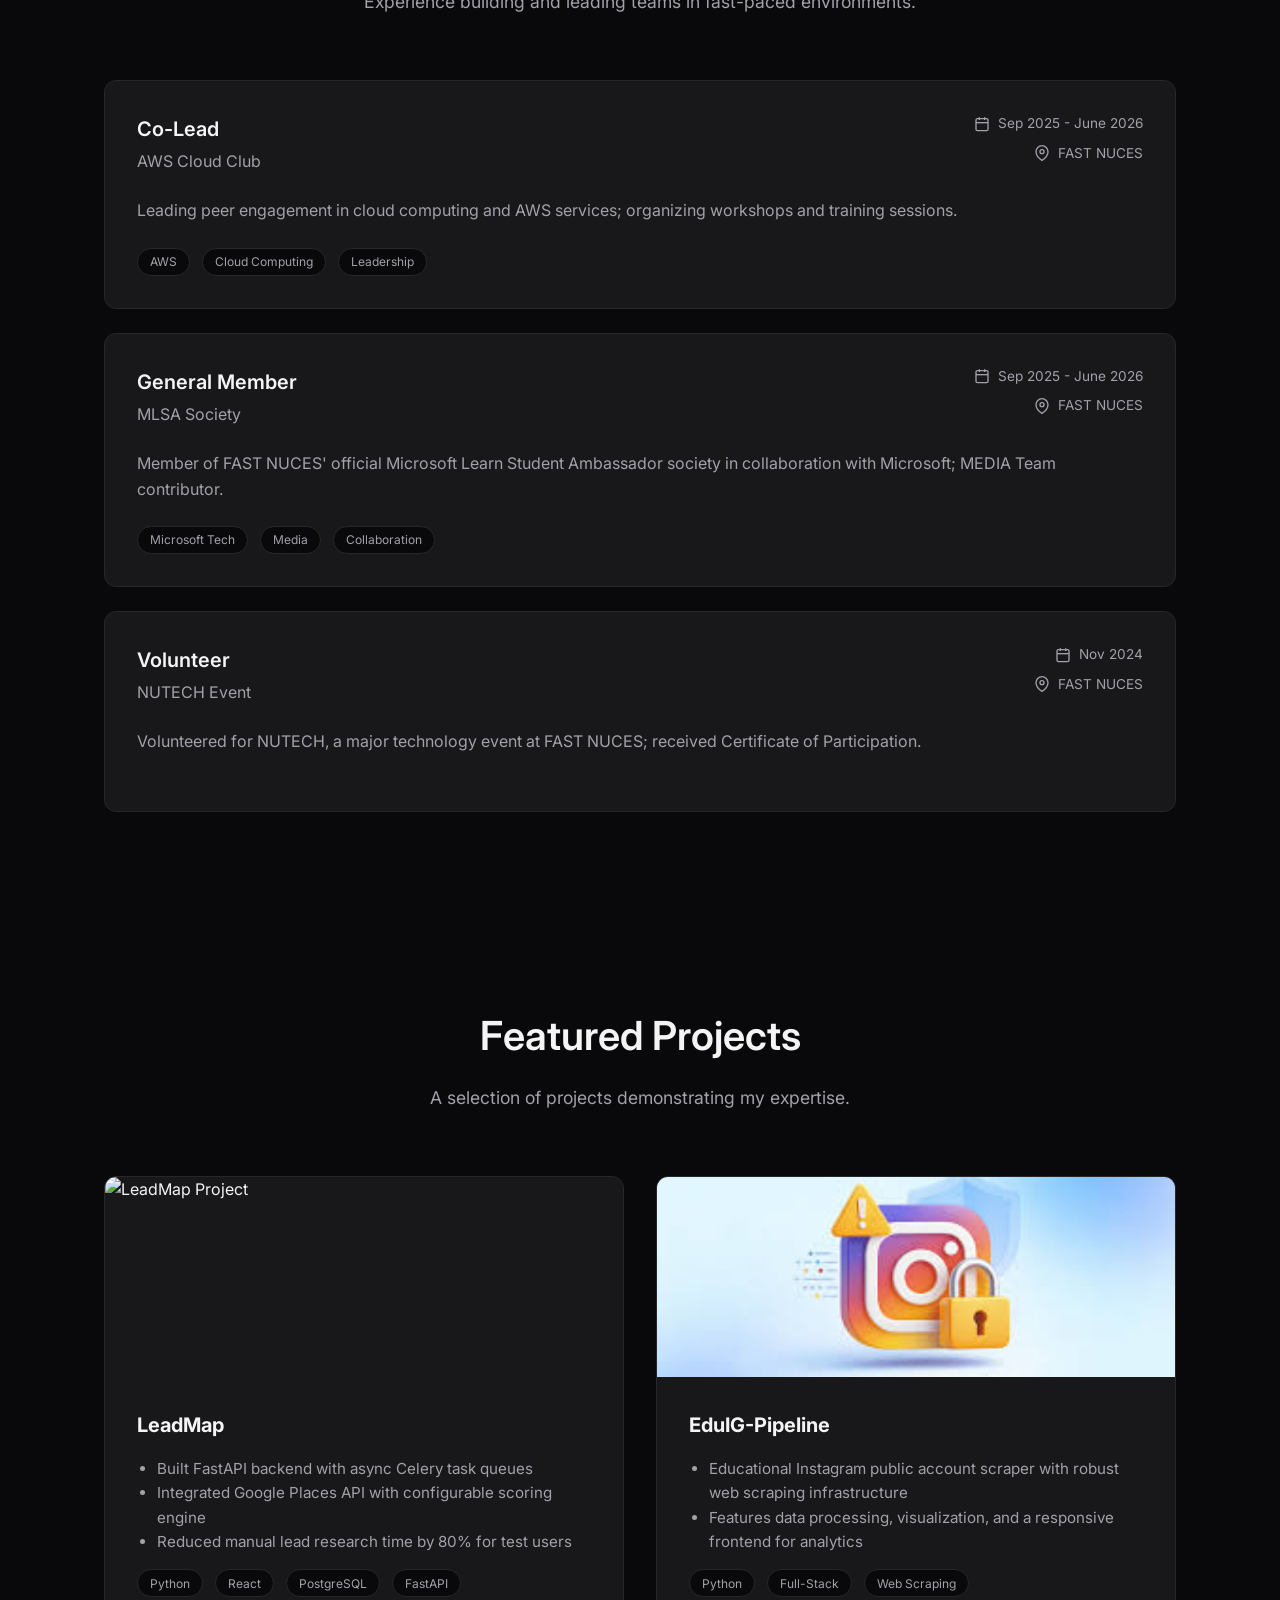
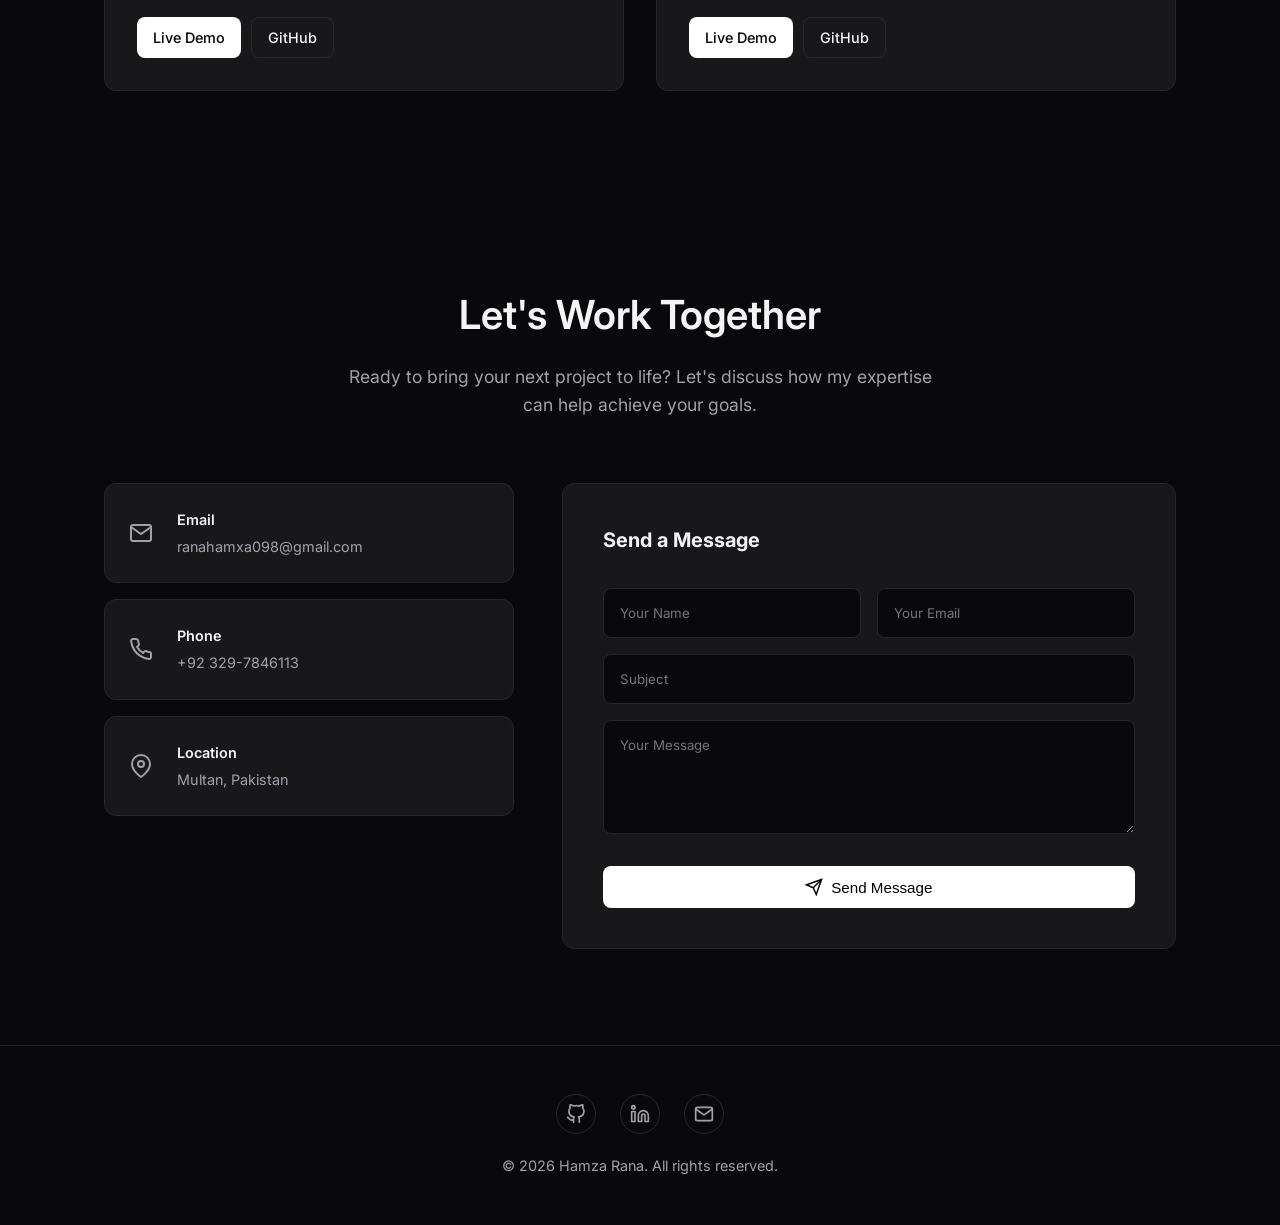
==== commit b8d6bb28: "Update college and school details from image" ====
--- a/index.html
+++ b/index.html
@@ -100,23 +100,24 @@
             <div class="experience-card">
                 <div class="exp-header">
                     <div>
-                        <h3>Intermediate (Pre-Engineering / ICS)</h3>
-                        <h4>[Your College Name Here]</h4>
-                    </div>
-                    <div class="exp-meta">
-                        <span><svg width="16" height="16" viewBox="0 0 24 24" fill="none" stroke="currentColor" stroke-width="2"><rect x="3" y="4" width="18" height="18" rx="2" ry="2"></rect><line x1="16" y1="2" x2="16" y2="6"></line><line x1="8" y1="2" x2="8" y2="6"></line><line x1="3" y1="10" x2="21" y2="10"></line></svg> 2022 - 2024</span>
-                    </div>
-                </div>
-            </div>
-
-            <div class="experience-card">
-                <div class="exp-header">
-                    <div>
-                        <h3>Matriculation</h3>
-                        <h4>[Your School Name Here]</h4>
-                    </div>
-                    <div class="exp-meta">
-                        <span><svg width="16" height="16" viewBox="0 0 24 24" fill="none" stroke="currentColor" stroke-width="2"><rect x="3" y="4" width="18" height="18" rx="2" ry="2"></rect><line x1="16" y1="2" x2="16" y2="6"></line><line x1="8" y1="2" x2="8" y2="6"></line><line x1="3" y1="10" x2="21" y2="10"></line></svg> 2020 - 2022</span>
+                        <h3>Intermediate Certificate in Science (I.C.S)</h3>
+                        <h4>Nishat College of Science, Multan</h4>
+                    </div>
+                    <div class="exp-meta">
+                        <span><svg width="16" height="16" viewBox="0 0 24 24" fill="none" stroke="currentColor" stroke-width="2"><rect x="3" y="4" width="18" height="18" rx="2" ry="2"></rect><line x1="16" y1="2" x2="16" y2="6"></line><line x1="8" y1="2" x2="8" y2="6"></line><line x1="3" y1="10" x2="21" y2="10"></line></svg> September 2022 – September 2024</span>
+                    </div>
+                </div>
+                <p>Completed with strong academic performance in Mathematics and Physics</p>
+            </div>
+
+            <div class="experience-card">
+                <div class="exp-header">
+                    <div>
+                        <h3>Secondary School Certificate (Matriculation)</h3>
+                        <h4>Nishat Boys High School, Multan</h4>
+                    </div>
+                    <div class="exp-meta">
+                        <span><svg width="16" height="16" viewBox="0 0 24 24" fill="none" stroke="currentColor" stroke-width="2"><rect x="3" y="4" width="18" height="18" rx="2" ry="2"></rect><line x1="16" y1="2" x2="16" y2="6"></line><line x1="8" y1="2" x2="8" y2="6"></line><line x1="3" y1="10" x2="21" y2="10"></line></svg> 2014 – 2022</span>
                     </div>
                 </div>
             </div>
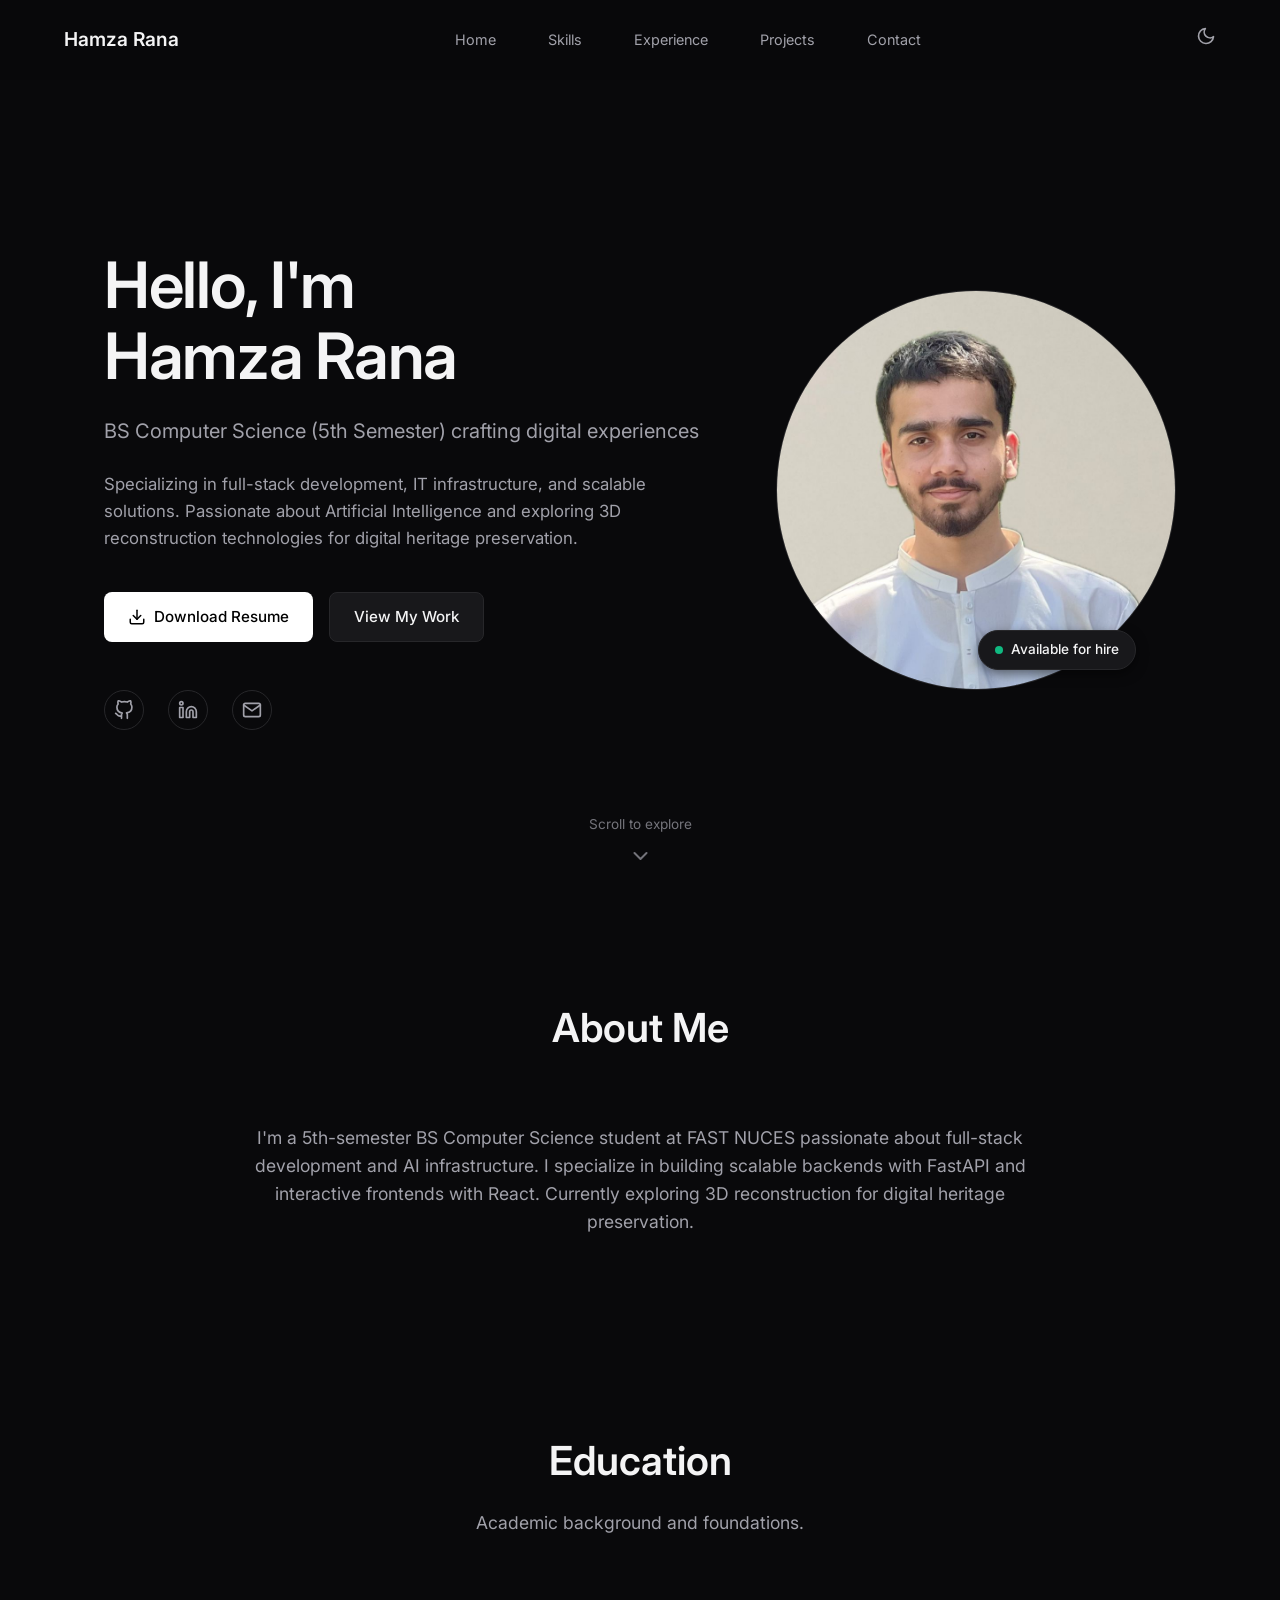
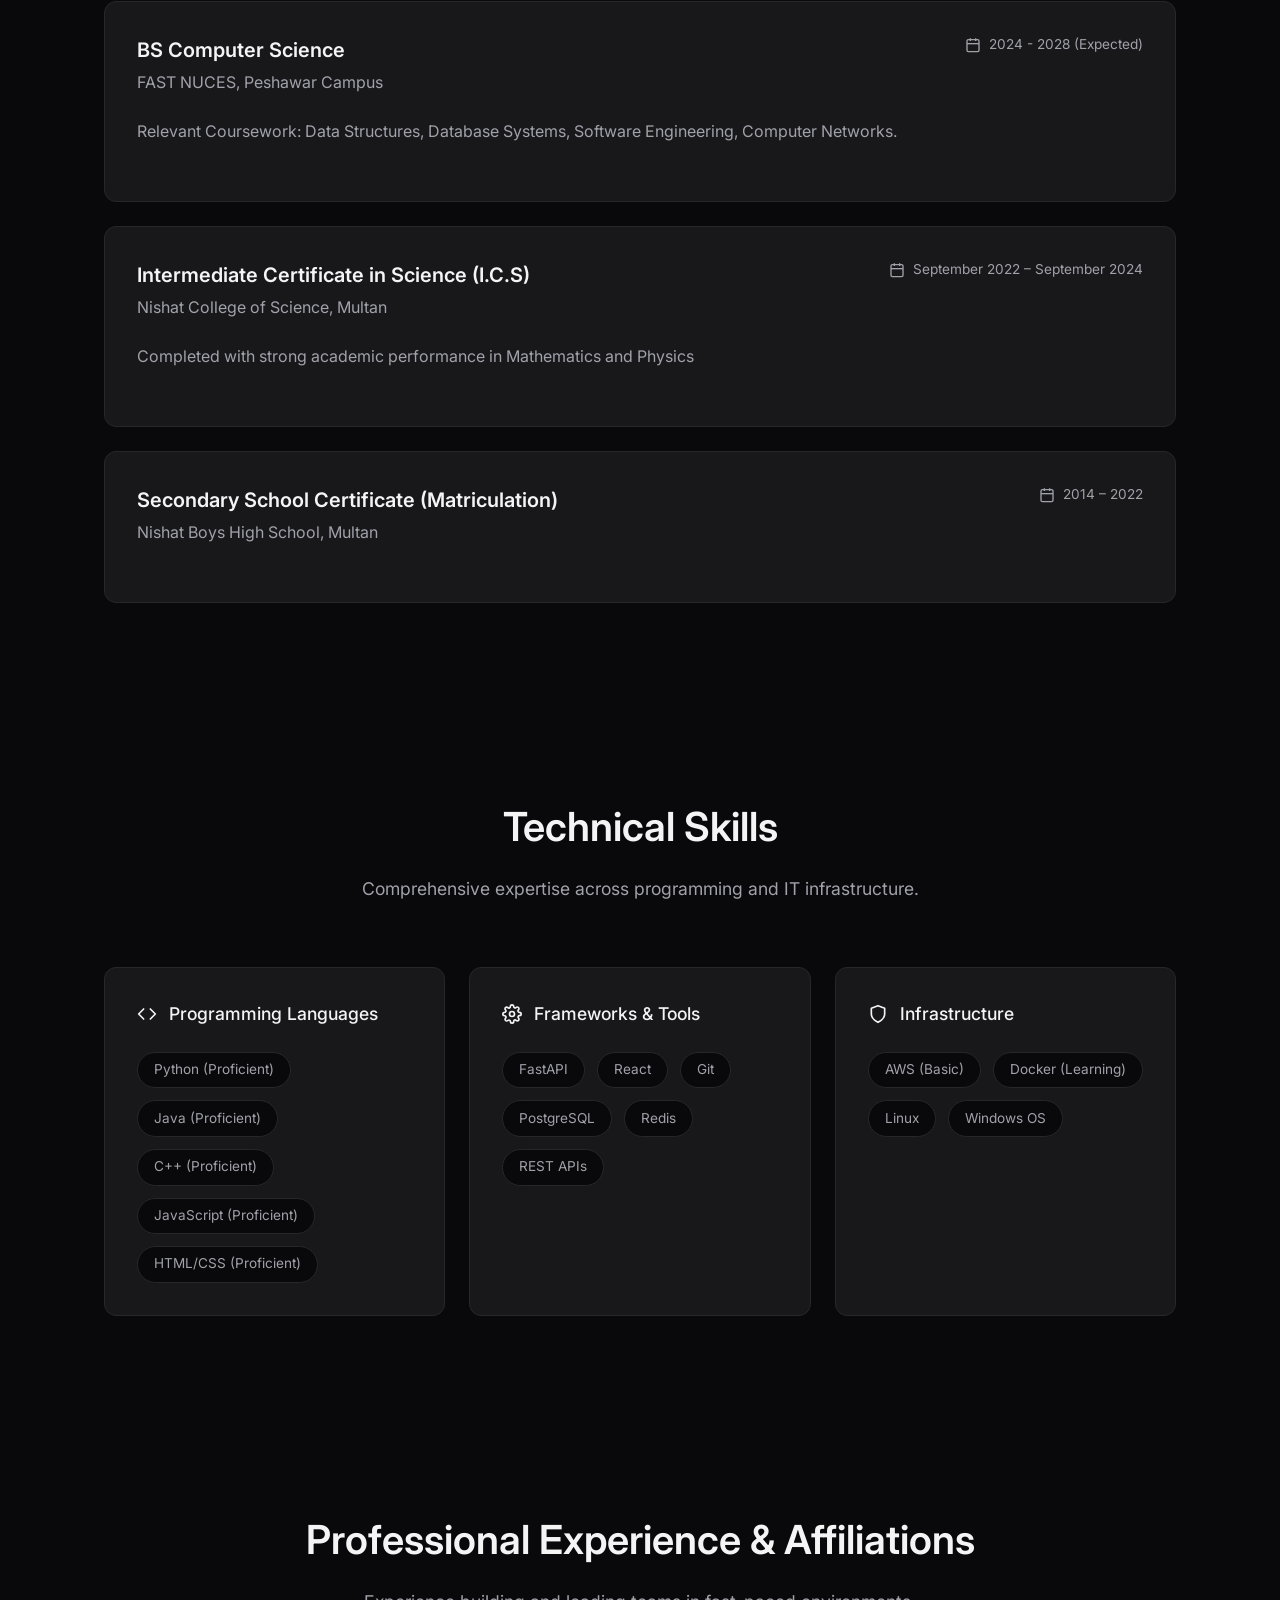
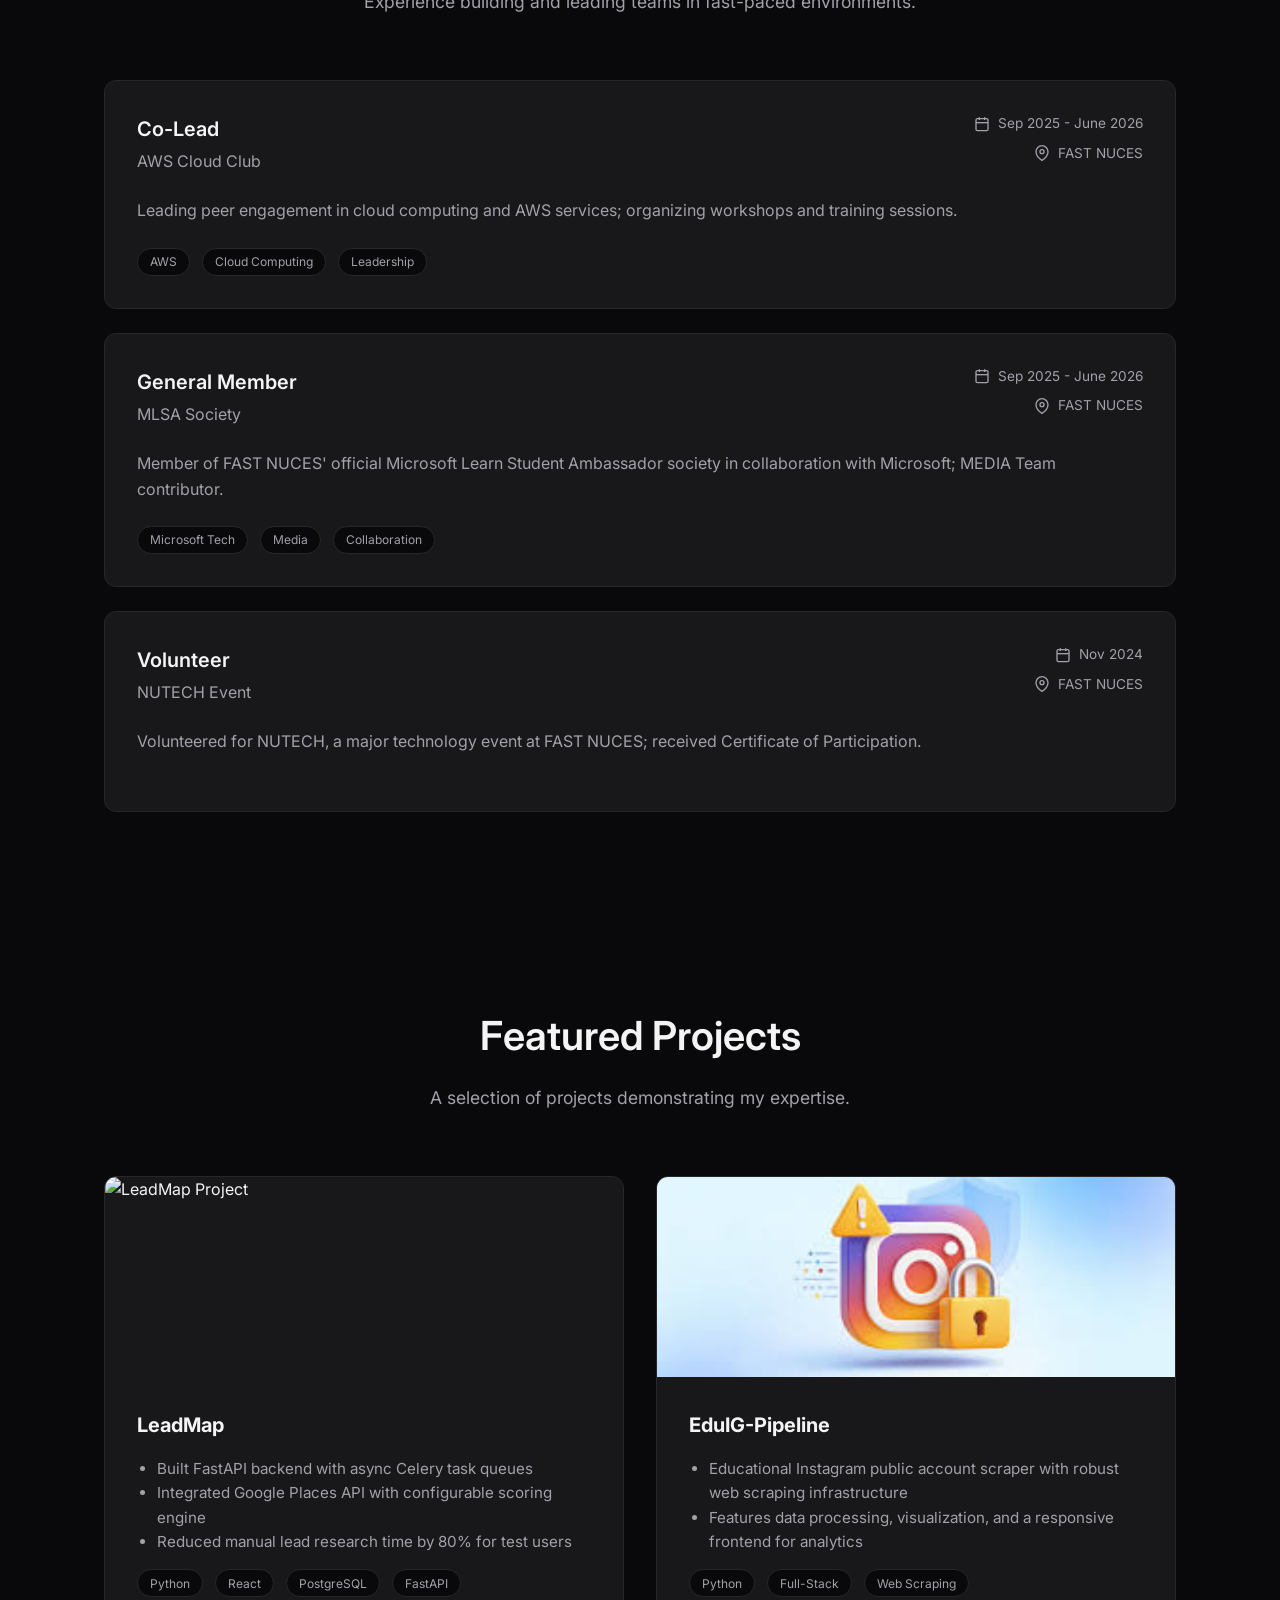
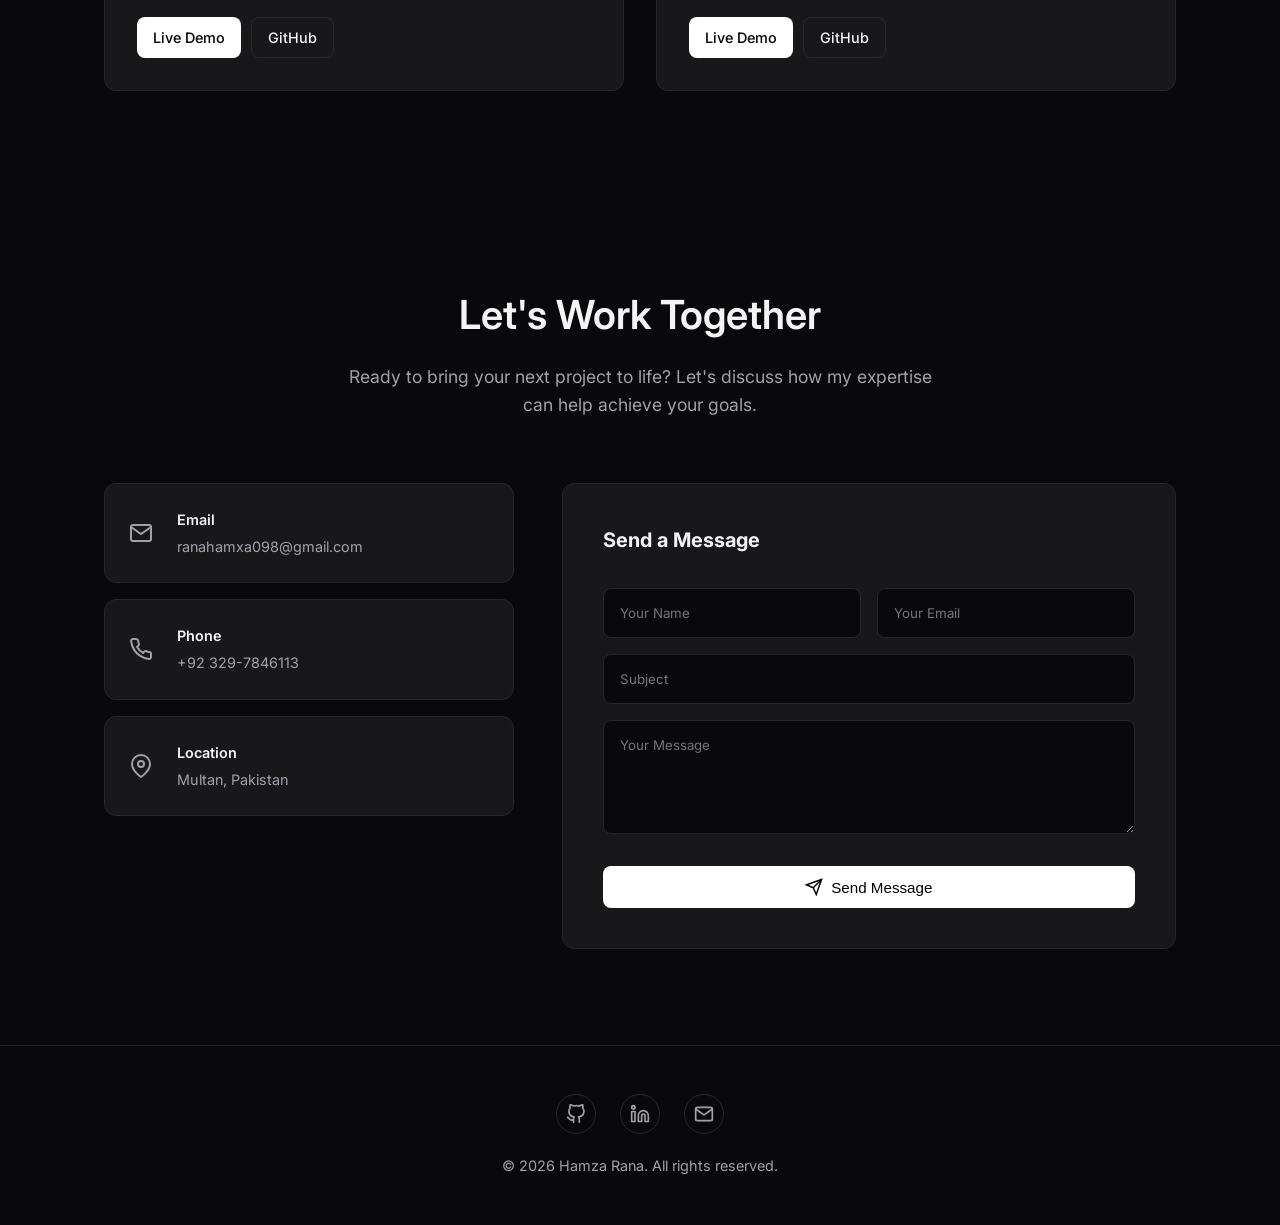
==== commit d1d56251: "Update semester from 4th to 5th" ====
--- a/index.html
+++ b/index.html
@@ -30,7 +30,7 @@
     <section id="home" class="hero-section fade-in">
         <div class="hero-content">
             <h1 class="hero-title">Hello, I'm<br>Hamza Rana</h1>
-            <h2 class="hero-subtitle">BS Computer Science (4th Semester) crafting digital experiences</h2>
+            <h2 class="hero-subtitle">BS Computer Science (5th Semester) crafting digital experiences</h2>
             <p class="hero-desc">Specializing in full-stack development, IT infrastructure, and scalable solutions. Passionate about Artificial Intelligence and exploring 3D reconstruction technologies for digital heritage preservation.</p>
             
             <div class="hero-buttons">
@@ -74,7 +74,7 @@
             <h2>About Me</h2>
         </div>
         <div class="about-content" style="max-width: 800px; margin: 0 auto; text-align: center; font-size: 1.1rem; color: var(--text-secondary);">
-            <p>I'm a 4th-semester BS Computer Science student at FAST NUCES passionate about full-stack development and AI infrastructure. I specialize in building scalable backends with FastAPI and interactive frontends with React. Currently exploring 3D reconstruction for digital heritage preservation.</p>
+            <p>I'm a 5th-semester BS Computer Science student at FAST NUCES passionate about full-stack development and AI infrastructure. I specialize in building scalable backends with FastAPI and interactive frontends with React. Currently exploring 3D reconstruction for digital heritage preservation.</p>
         </div>
     </section>
 
